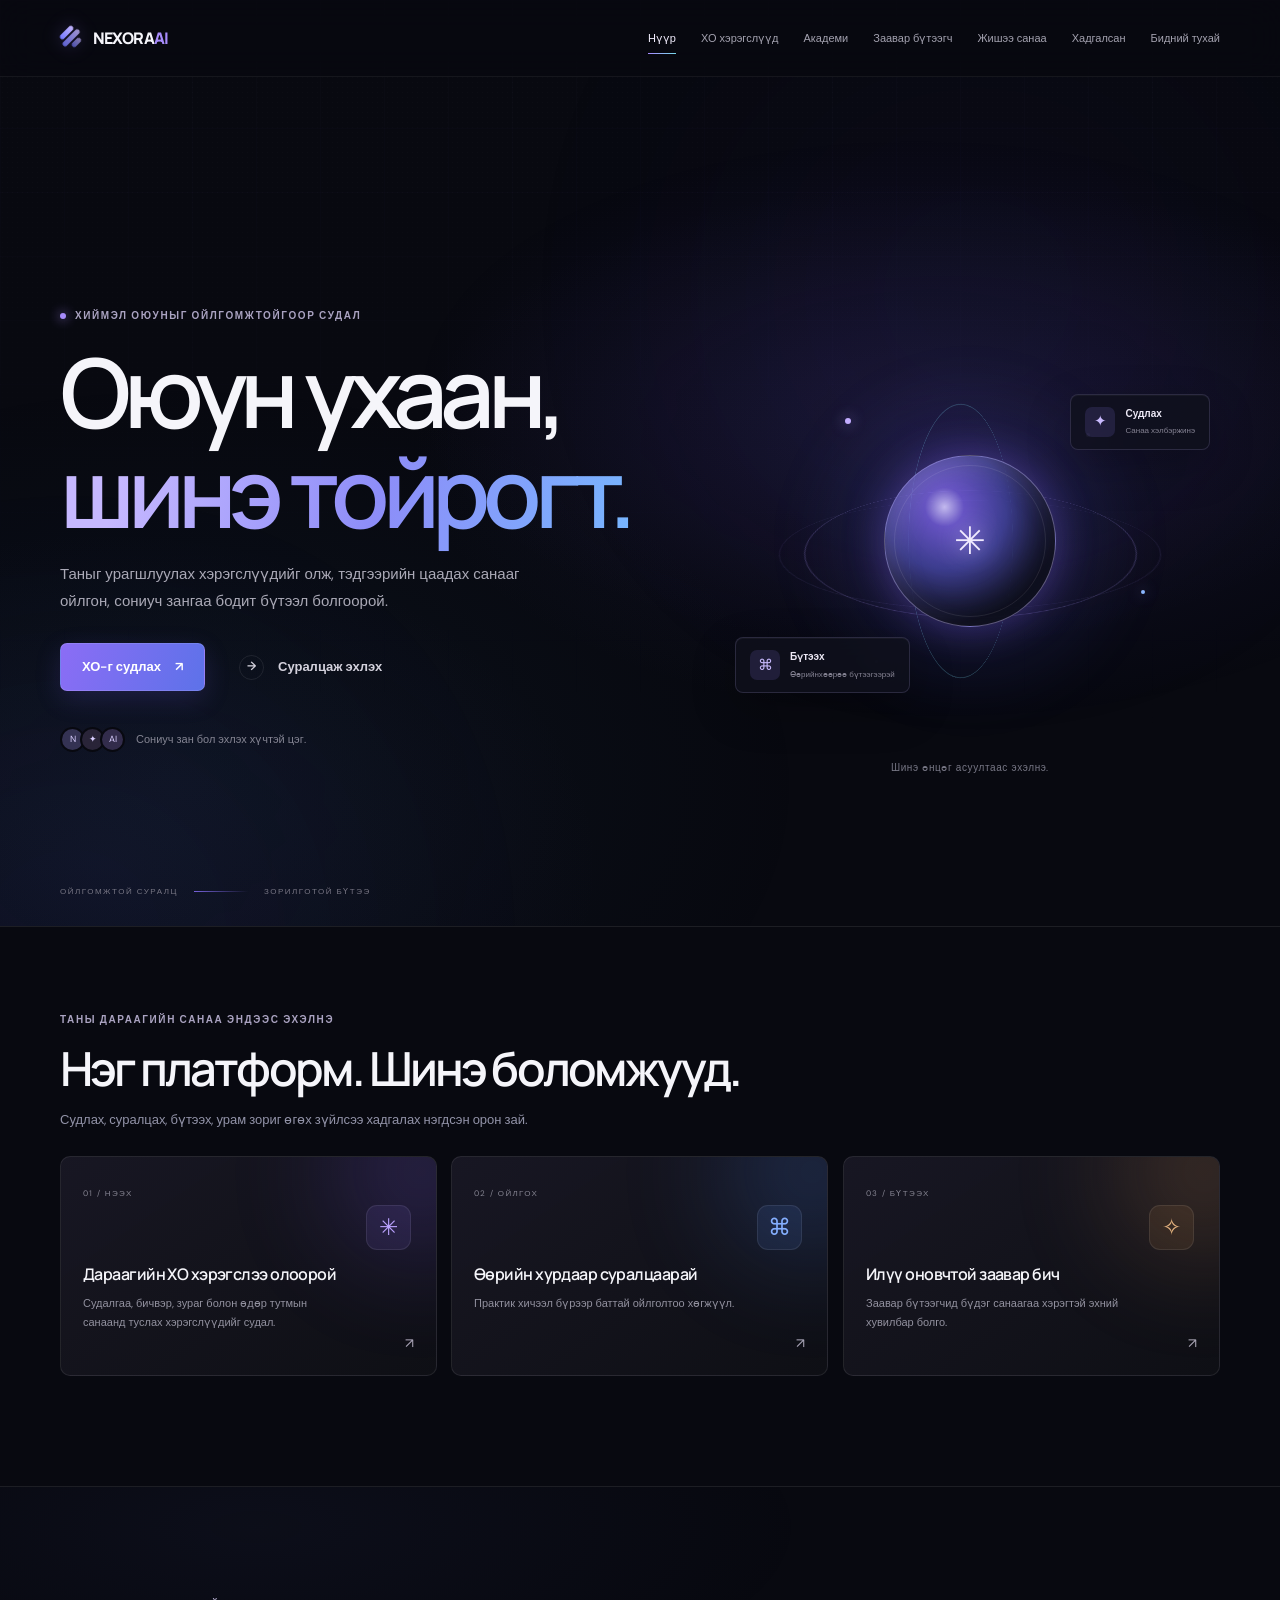
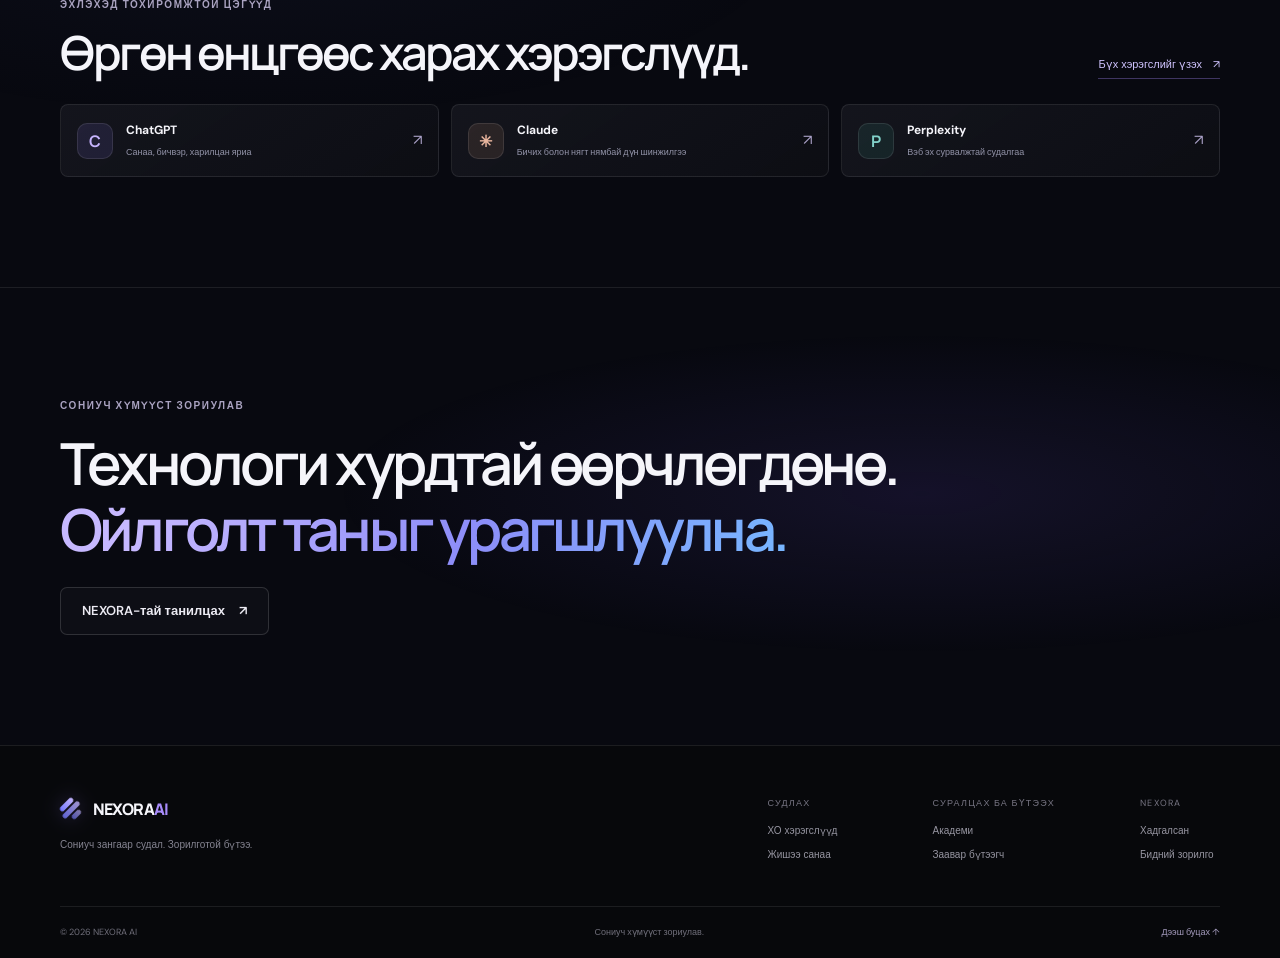
==== New folder/index.html @ 8febc2e6 "fix error ,fix logo,fix wrong word" ====
<!doctype html>
<html lang="mn">
  <head>
    <meta charset="utf-8">
    <meta name="viewport" content="width=device-width, initial-scale=1">
    <meta name="theme-color" content="#080910">
    <meta name="description" content="NEXORA AI-тай хамт хиймэл оюуныг судалж, хэрэгтэй хэрэгслүүдийг олж, ойлгомжтой суралцан, санаагаа бүтээгээрэй.">
    <title>NEXORA AI — Оюун ухааны тойрогт</title>
    <link rel="preconnect" href="https://fonts.googleapis.com">
    <link rel="preconnect" href="https://fonts.gstatic.com" crossorigin>
    <link href="https://fonts.googleapis.com/css2?family=DM+Sans:wght@400;500;600;700&family=Manrope:wght@400;500;600;700;800&display=swap" rel="stylesheet">
    <link rel="stylesheet" href="css/style.css">
    <link rel="stylesheet" href="css/multipage.css">
    <script src="js/navigation.js" defer></script>
    <script src="js/tools.js" defer></script>
    <script src="js/prompts.js" defer></script>
    <script src="js/main.js" defer></script>
  </head>
  <body data-page="home">
    <a class="skip-link" href="#main">Үндсэн агуулга руу шилжих</a>
    <div id="site-header"></div>
    <main id="main">
      <section class="hero section-shell home-hero">
        <div class="hero-glow hero-glow-one" aria-hidden="true"></div>
        <div class="hero-glow hero-glow-two" aria-hidden="true"></div>
        <div class="hero-grid container">
          <div class="hero-copy reveal">
            <p class="eyebrow"><span class="eyebrow-dot"></span> Хиймэл оюуныг ойлгомжтойгоор судал</p>
            <h1>Оюун ухаан,<br><span class="gradient-text">шинэ тойрогт.</span></h1>
            <p class="hero-lede">Таныг урагшлуулах хэрэгслүүдийг олж, тэдгээрийн цаадах санааг ойлгон, сониуч зангаа бодит бүтээл болгоорой.</p>
            <div class="hero-actions">
              <a class="button button-primary magnetic" href="explore.html">ХО-г судлах <span aria-hidden="true">↗</span></a>
              <a class="button button-quiet" href="academy.html"><span class="play-icon" aria-hidden="true">→</span> Суралцаж эхлэх</a>
            </div>
            <div class="hero-proof"><div class="avatar-stack" aria-hidden="true"><span>N</span><span>✦</span><span>AI</span></div><p>Сониуч зан бол эхлэх хүчтэй цэг.</p></div>
          </div>
          <div class="hero-art hero-orb reveal" aria-label="Тойрог цагирагуудаар хүрээлэгдсэн, гэрэлтэх хиймэл оюуны цөм">
            <div class="orb-halo"></div><div class="orb-ring orb-ring-a"></div><div class="orb-ring orb-ring-b"></div><div class="orb-ring orb-ring-c"></div>
            <div class="orb-core"><span>✳</span></div>
            <span class="orb-particle particle-a"></span><span class="orb-particle particle-b"></span><span class="orb-particle particle-c"></span><span class="orb-particle particle-d"></span>
            <div class="orb-card orb-card-top"><span class="orb-card-icon">✦</span><span><b>Судлах</b><small>Санаа хэлбэржинэ</small></span></div>
            <div class="orb-card orb-card-bottom"><span class="orb-card-icon">⌘</span><span><b>Бүтээх</b><small>Өөрийнхөөрөө бүтээгээрэй</small></span></div>
            <span class="art-caption">Шинэ өнцөг асуултаас эхэлнэ.</span>
          </div>
        </div>
        <div class="hero-bottom container"><span>ОЙЛГОМЖТОЙ СУРАЛЦ</span><span class="hero-bottom-line"></span><span>ЗОРИЛГОТОЙ БҮТЭЭ</span></div>
      </section>

      <section class="section section-featured">
        <div class="container">
          <div class="section-heading reveal"><div><p class="eyebrow">Таны дараагийн санаа эндээс эхэлнэ</p><h2>Нэг платформ. Шинэ боломжууд.</h2><p class="section-intro">Судлах, суралцах, бүтээх, урам зориг өгөх зүйлсээ хадгалах нэгдсэн орон зай.</p></div></div>
          <div class="featured-grid">
            <a class="featured-card featured-purple reveal" href="explore.html"><span class="feature-index">01 / НЭЭХ</span><span class="feature-symbol symbol-purple" aria-hidden="true">✳</span><h3>Дараагийн ХО хэрэгслээ олоорой</h3><p>Судалгаа, бичвэр, зураг болон өдөр тутмын санаанд туслах хэрэгслүүдийг судал.</p><span class="card-arrow" aria-hidden="true">↗</span></a>
            <a class="featured-card featured-blue reveal" href="academy.html"><span class="feature-index">02 / ОЙЛГОХ</span><span class="feature-symbol symbol-blue" aria-hidden="true">⌘</span><h3>Өөрийн хурдаар суралцаарай</h3><p>Практик хичээл бүрээр баттай ойлголтоо хөгжүүл.</p><span class="card-arrow" aria-hidden="true">↗</span></a>
            <a class="featured-card featured-amber reveal" href="prompt-studio.html"><span class="feature-index">03 / БҮТЭЭХ</span><span class="feature-symbol symbol-amber" aria-hidden="true">✧</span><h3>Илүү оновчтой заавар бич</h3><p>Заавар бүтээгчид бүдэг санаагаа хэрэгтэй эхний хувилбар болго.</p><span class="card-arrow" aria-hidden="true">↗</span></a>
          </div>
        </div>
      </section>

      <section class="section home-tools">
        <div class="container">
          <div class="section-heading reveal"><div><p class="eyebrow">Эхлэхэд тохиромжтой цэгүүд</p><h2>Өргөн өнцгөөс харах хэрэгслүүд.</h2></div><a class="text-link" href="explore.html">Бүх хэрэгслийг үзэх <span aria-hidden="true">↗</span></a></div>
          <div class="home-tool-grid">
            <a class="home-tool-card reveal" href="explore.html"><span class="tool-logo tone-violet">C</span><span><b>ChatGPT</b><small>Санаа, бичвэр, харилцан яриа</small></span><span class="card-arrow">↗</span></a>
            <a class="home-tool-card reveal" href="explore.html"><span class="tool-logo tone-coral">✳</span><span><b>Claude</b><small>Бичих болон нягт нямбай дүн шинжилгээ</small></span><span class="card-arrow">↗</span></a>
            <a class="home-tool-card reveal" href="explore.html"><span class="tool-logo tone-teal">P</span><span><b>Perplexity</b><small>Вэб эх сурвалжтай судалгаа</small></span><span class="card-arrow">↗</span></a>
          </div>
        </div>
      </section>
      <section class="section home-manifesto">
        <div class="container manifesto-layout reveal"><p class="eyebrow">Сониуч хүмүүст зориулав</p><h2>Технологи хурдтай өөрчлөгдөнө.<br><span class="gradient-text">Ойлголт таныг урагшлуулна.</span></h2><a class="button button-outline" href="about.html">NEXORA-тай танилцах <span aria-hidden="true">↗</span></a></div>
      </section>
    </main>
    <div id="site-footer"></div>
  </body>
</html>
---- New folder/css/style.css ----
:root {
  color-scheme: dark;
  --bg: #080910;
  --surface: #0d0f19;
  --surface-raised: #141724;
  --line: rgba(255, 255, 255, 0.085);
  --text: #f5f5fa;
  --muted: #9293a8;
  --faint: #696a78;
  --purple: #9b7bff;
  --blue: #648bff;
  --font-display: "Manrope", "DM Sans", sans-serif;
  --font-body: "DM Sans", sans-serif;
  --container: 1160px;
}

* { box-sizing: border-box; }
html { scroll-behavior: smooth; scroll-padding-top: 86px; }
body { margin: 0; background: var(--bg); color: var(--text); font-family: var(--font-body); font-size: 15px; line-height: 1.65; -webkit-font-smoothing: antialiased; }
body::before { position: fixed; inset: 0; z-index: -1; background-image: radial-gradient(rgba(255,255,255,.028) .65px, transparent .65px); background-size: 5px 5px; content: ""; pointer-events: none; }
a { color: inherit; text-decoration: none; }
button, input, textarea { font: inherit; }
button, a { -webkit-tap-highlight-color: transparent; }
button:focus-visible, a:focus-visible, input:focus-visible, textarea:focus-visible, summary:focus-visible { outline: 2px solid #a78bfa; outline-offset: 4px; }
::selection { color: #fff; background: #6650bd; }
.container { width: min(var(--container), calc(100% - 48px)); margin-inline: auto; }
.section-shell { position: relative; overflow: hidden; }
.section { padding: 110px 0; }
.sr-only { position: absolute; width: 1px; height: 1px; overflow: hidden; clip: rect(0,0,0,0); white-space: nowrap; clip-path: inset(50%); }
.skip-link { position: fixed; top: 12px; left: 12px; z-index: 20; padding: 10px 16px; transform: translateY(-160%); border-radius: 8px; background: #fff; color: #08090d; }
.skip-link:focus { transform: translateY(0); }
.site-header { position: fixed; inset: 0 0 auto; z-index: 10; border-bottom: 1px solid transparent; background: rgba(8,9,13,.72); backdrop-filter: blur(18px); transition: border-color .25s, background .25s; }
.site-header.is-scrolled { border-color: var(--line); background: rgba(8,9,13,.92); }
.nav-shell { display: flex; height: 76px; align-items: center; justify-content: space-between; }
.brand { display: inline-flex; align-items: center; gap: 10px; font-family: var(--font-display); font-size: 16px; font-weight: 800; letter-spacing: -.055em; }
.brand-accent { color: #a78bfa; }
.brand-mark { display: inline-flex; width: 23px; height: 23px; align-items: center; justify-content: center; gap: 2px; transform: rotate(45deg); }
.brand-mark span { width: 5px; height: 17px; border-radius: 5px; background: linear-gradient(180deg,#c4b5fd,#7177ff); }
.brand-mark span:nth-child(2) { height: 22px; opacity: .8; }
.brand-mark span:nth-child(3) { height: 11px; opacity: .65; }
.nav-links { display: flex; align-items: center; gap: 31px; }
.nav-links a { color: #a3a2af; font-size: 12px; transition: color .2s; }
.nav-links a:hover, .footer-links a:hover { color: #fff; }
.nav-mobile-contact { display: none; }
.button { display: inline-flex; min-height: 48px; align-items: center; justify-content: center; gap: 14px; padding: 0 21px; border: 1px solid transparent; border-radius: 7px; cursor: pointer; font-size: 13px; font-weight: 600; transition: transform .2s, border-color .2s, background .2s, box-shadow .2s; }
.button:hover { transform: translateY(-2px); }
.button-primary { border-color: rgba(255,255,255,.12); background: linear-gradient(110deg,#8b6df5,#5d72e9); box-shadow: 0 8px 26px rgba(104,87,224,.19); color: #fff; }
.button-primary:hover { box-shadow: 0 10px 32px rgba(104,87,224,.33); }
.button-outline { border-color: rgba(255,255,255,.14); background: rgba(255,255,255,.025); color: #ecebf3; }
.button-outline:hover { border-color: rgba(167,139,250,.55); background: rgba(167,139,250,.08); }
.button-small { min-height: 38px; padding-inline: 15px; font-size: 11px; }
.button-quiet { color: #d3d1dc; }
.play-icon { display: inline-grid; width: 25px; height: 25px; place-items: center; border: 1px solid var(--line); border-radius: 50%; font-size: 12px; }
.menu-toggle { display: none; }

.hero { min-height: 760px; padding-top: 76px; background: radial-gradient(ellipse at 74% 44%,rgba(67,58,139,.16),transparent 40%), radial-gradient(ellipse at 8% 93%,rgba(72,49,131,.11),transparent 30%); }
.hero-grid { position: relative; z-index: 1; display: grid; min-height: 630px; grid-template-columns: 1fr .95fr; align-items: center; gap: 28px; padding-top: 56px; }
.hero-copy { max-width: 580px; padding-bottom: 22px; }
.eyebrow { display: flex; align-items: center; gap: 9px; margin: 0 0 18px; color: #aaa3c1; font-size: 10px; font-weight: 600; letter-spacing: .16em; text-transform: uppercase; }
.eyebrow-dot { width: 6px; height: 6px; border-radius: 50%; background: #a78bfa; box-shadow: 0 0 12px #a78bfa; }
h1, h2, h3, h4, p { margin-top: 0; }
h1, h2, h3 { font-family: var(--font-display); }
h1 { max-width: 670px; margin-bottom: 20px; font-size: clamp(48px,6.3vw,82px); font-weight: 600; letter-spacing: -.075em; line-height: 1.035; }
.gradient-text { background: linear-gradient(105deg,#c6b8ff 12%,#8d8df8 56%,#77b6ff 100%); background-clip: text; -webkit-text-fill-color: transparent; }
.hero-lede { max-width: 485px; margin-bottom: 28px; color: #aaa9b6; font-size: 15px; line-height: 1.8; }
.hero-actions { display: flex; flex-wrap: wrap; align-items: center; gap: 12px; }
.hero-proof { display: flex; align-items: center; gap: 11px; margin-top: 36px; }
.hero-proof p { margin: 0; color: #858593; font-size: 11px; }
.avatar-stack { display: flex; }
.avatar-stack span { display: grid; width: 25px; height: 25px; margin-left: -5px; place-items: center; border: 2px solid var(--bg); border-radius: 50%; background: #292438; color: #d9ceff; font-size: 9px; }
.avatar-stack span:first-child { margin-left: 0; background: #343253; }
.avatar-stack span:last-child { background: #322c4b; }
.hero-art { position: relative; width: min(100%,500px); height: 490px; justify-self: end; }
.art-orbit { position: absolute; top: 50%; left: 50%; border: 1px solid rgba(182,166,255,.16); border-radius: 50%; opacity: .7; transform: translate(-50%,-50%); }
.orbit-outer { width: 395px; height: 395px; box-shadow: 0 0 80px rgba(119,104,224,.08), inset 0 0 70px rgba(119,104,224,.05); }
.orbit-middle { width: 330px; height: 330px; border-color: rgba(153,154,255,.18); }
.orbit-inner { width: 270px; height: 270px; border-color: rgba(138,162,255,.2); }
.hero-art.is-orbit-active .orbit-outer { animation: orbit-pulse 7.2s ease-in-out infinite; }
.hero-art.is-orbit-active .orbit-middle { animation: orbit-pulse 9.1s ease-in-out -2.4s infinite; }
.hero-art.is-orbit-active .orbit-inner { animation: orbit-pulse 6.4s ease-in-out -1.6s infinite; }
.art-center { position: absolute; top: 50%; left: 50%; display: flex; width: 160px; height: 160px; flex-direction: column; align-items: center; justify-content: center; gap: 10px; overflow: hidden; border: 1px solid rgba(191,178,255,.23); border-radius: 50%; background: radial-gradient(circle at 50% 30%,rgba(122,104,229,.23),rgba(17,17,29,.92) 68%); box-shadow: 0 0 65px rgba(123,97,228,.22), inset 0 0 35px rgba(135,116,237,.11); transform: translate(calc(-50% + var(--core-x, 0px)),calc(-50% + var(--core-y, 0px))); transition: transform .22s ease-out; }
.art-center::before { position: absolute; inset: -35%; z-index: 0; border-radius: 50%; background: radial-gradient(circle at var(--light-x,50%) var(--light-y,38%),rgba(185,154,255,.38),transparent 43%), radial-gradient(circle at 55% 60%,rgba(91,93,222,.2),transparent 60%); content: ""; opacity: .7; }
.hero-art.is-orbit-active .art-center { animation: core-breathe 8s ease-in-out infinite; }
.art-center > * { position: relative; z-index: 1; }
.center-spark { color: #c4b5fd; font-size: 36px; line-height: 1; text-shadow: 0 0 25px rgba(184,164,255,.65); transform-origin: center; }
.hero-art.is-orbit-active .center-spark { animation: core-spark-rotate 14s ease-in-out infinite; }
.center-label { color: #c5c1d9; font-size: 8px; letter-spacing: .18em; line-height: 1.6; text-align: center; }
.art-node { position: absolute; z-index: 1; display: flex; min-width: 88px; min-height: 42px; align-items: center; gap: 8px; padding: 0 11px; border: 1px solid rgba(255,255,255,.1); border-radius: 7px; background: rgba(17,18,28,.88); box-shadow: 0 8px 30px rgba(0,0,0,.25); color: #b7aaff; font-size: 9px; transition: border-color .25s,box-shadow .25s,background .25s; }
.art-node:hover { border-color: rgba(177,151,255,.6); background: rgba(30,26,48,.94); box-shadow: 0 8px 30px rgba(0,0,0,.25),0 0 22px rgba(153,120,255,.19); }
.art-node span { color: #9c9baa; font-size: 8px; letter-spacing: .1em; }
.node-top { top: 47px; left: 50%; transform: translateX(-50%); }
.node-right { top: 53%; right: 3px; }
.node-bottom { bottom: 45px; left: 50%; transform: translateX(-50%); }
.hero-art.is-orbit-active .node-top { animation: float-top 7s ease-in-out infinite; }
.hero-art.is-orbit-active .node-right { animation: float-right 8s ease-in-out -1.8s infinite; }
.hero-art.is-orbit-active .node-bottom { animation: float-bottom 7.6s ease-in-out -2.7s infinite; }
.art-star { position: absolute; color: #b8a8ff; }
.star-one { top: 97px; right: 80px; font-size: 18px; }
.star-two { bottom: 104px; left: 63px; font-size: 22px; color: #8db4ff; }
.hero-art.is-orbit-active .star-one { animation: star-twinkle 7s ease-in-out infinite; }
.hero-art.is-orbit-active .star-two { animation: star-twinkle 8s ease-in-out -1.9s infinite; }
.art-caption { position: absolute; right: 0; bottom: 0; left: 0; color: #777785; font-size: 10px; letter-spacing: .06em; text-align: center; }
.hero-glow { position: absolute; width: 400px; height: 400px; border-radius: 50%; background: #684ce8; filter: blur(160px); opacity: .07; pointer-events: none; }
.hero-glow-one { top: 2%; right: 8%; }
.hero-glow-two { bottom: -25%; left: -10%; background: #337cfa; }
.hero-bottom { display: flex; align-items: center; gap: 16px; padding-bottom: 28px; color: #777684; font-size: 8px; letter-spacing: .19em; }
.hero-bottom-line { width: 54px; height: 1px; background: linear-gradient(90deg,#7662da,transparent); }
@keyframes orbit-pulse { 0%,100% { opacity: .38; box-shadow: 0 0 18px rgba(130,113,239,.025), inset 0 0 24px rgba(119,104,224,.015); } 50% { opacity: .88; box-shadow: 0 0 45px rgba(130,113,239,.12), inset 0 0 42px rgba(119,104,224,.055); } }
@keyframes core-breathe { 0%,100% { box-shadow: 0 0 56px rgba(123,97,228,.18),inset 0 0 30px rgba(135,116,237,.09); } 50% { box-shadow: 0 0 78px rgba(145,112,255,.3),inset 0 0 44px rgba(153,132,255,.16); } }
@keyframes core-spark-rotate { 0%,35%,100% { transform: rotate(0deg) scale(1); } 50% { transform: rotate(9deg) scale(1.05); } 65% { transform: rotate(-5deg) scale(1.02); } }
@keyframes float-top { 0%,100% { transform: translate(-50%,0); } 50% { transform: translate(-50%,-5px); } }
@keyframes float-right { 0%,100% { transform: translateY(0); } 50% { transform: translateY(-5px); } }
@keyframes float-bottom { 0%,100% { transform: translate(-50%,0); } 50% { transform: translate(-50%,5px); } }
@keyframes star-twinkle { 0%,100% { opacity: .48; transform: scale(.88) rotate(-8deg); } 50% { opacity: 1; transform: scale(1.12) rotate(12deg); } }

.section-featured { padding-top: 85px; border-top: 1px solid var(--line); }
.section-heading { display: flex; align-items: end; justify-content: space-between; gap: 26px; margin-bottom: 38px; }
.section-heading .eyebrow { margin-bottom: 12px; }
.section-heading h2, .about-copy h2, .contact-copy h2 { margin-bottom: 0; font-size: clamp(32px,4vw,47px); font-weight: 600; letter-spacing: -.06em; line-height: 1.15; }
.section-intro { max-width: 580px; margin: 13px 0 0; color: var(--muted); font-size: 13px; line-height: 1.8; }
.text-link { display: inline-flex; flex: 0 0 auto; align-items: center; gap: 11px; padding-bottom: 5px; border-bottom: 1px solid rgba(167,139,250,.35); color: #d0c4ff; font-size: 11px; transition: color .2s, border-color .2s; }
.text-link:hover { border-color: #b7a5ff; color: #fff; }
.featured-grid { display: grid; grid-template-columns: repeat(3,1fr); gap: 14px; }
.featured-card { position: relative; min-height: 220px; overflow: hidden; padding: 22px; border: 1px solid var(--line); border-radius: 10px; background: linear-gradient(145deg,rgba(25,24,36,.94),rgba(15,16,22,.95)); transition: transform .25s,border-color .25s,box-shadow .25s; }
.featured-card:hover { transform: translateY(-5px); border-color: rgba(167,139,250,.3); box-shadow: 0 18px 45px rgba(0,0,0,.19),0 0 30px rgba(131,105,242,.07); }
.featured-card::after { position: absolute; top: -75px; right: -75px; width: 180px; height: 180px; border-radius: 50%; background: var(--card-glow); content: ""; filter: blur(55px); opacity: .2; }
.featured-purple { --card-glow: #805bf6; }
.featured-blue { --card-glow: #4a81ef; }
.featured-amber { --card-glow: #d49155; }
.feature-index, .card-kicker, .footer-label { color: #858492; font-size: 8px; letter-spacing: .17em; }
.feature-symbol { position: absolute; top: 48px; right: 25px; display: grid; width: 45px; height: 45px; place-items: center; border: 1px solid rgba(255,255,255,.09); border-radius: 11px; font-size: 23px; }
.symbol-purple { color: #c2acff; background: rgba(151,119,255,.1); }
.symbol-blue { color: #8cb4ff; background: rgba(98,145,255,.1); }
.symbol-amber { color: #e6b684; background: rgba(215,151,82,.1); }
.featured-card h3 { position: relative; z-index: 1; margin: 57px 0 7px; font-size: 16px; font-weight: 600; letter-spacing: -.035em; }
.featured-card p { position: relative; z-index: 1; max-width: 260px; margin: 0; color: #92919f; font-size: 11px; line-height: 1.7; }
.card-arrow { position: absolute; right: 22px; bottom: 20px; color: #aaa6b7; font-size: 14px; }

.section-explore { background: linear-gradient(180deg,rgba(14,14,20,.25),rgba(12,13,19,.78)); }
.section-heading-centered { display: flex; flex-direction: column; align-items: center; margin-bottom: 45px; text-align: center; }
.section-heading-centered .eyebrow { justify-content: center; }
.section-heading-centered .section-intro { max-width: 570px; }
.concept-grid { display: grid; grid-template-columns: repeat(3,1fr); gap: 13px; }
.concept-card { position: relative; min-height: 235px; padding: 24px 22px; overflow: hidden; border: 1px solid var(--line); border-radius: 9px; background: linear-gradient(145deg,rgba(21,22,30,.92),rgba(14,15,21,.95)); }
.concept-card h3 { margin: 19px 0 8px; font-size: 15px; font-weight: 600; letter-spacing: -.03em; }
.concept-card p { margin-bottom: 0; color: #9796a3; font-size: 11px; line-height: 1.8; }
.concept-wide { grid-column: span 2; display: grid; min-height: 250px; grid-template-columns: .85fr 1.15fr; align-items: center; gap: 24px; }
.concept-wide h3 { margin-top: 11px; font-size: 19px; }
.concept-number { position: absolute; top: 21px; right: 21px; color: #5f5e6b; font-size: 9px; letter-spacing: .12em; }
.concept-icon { display: grid; width: 39px; height: 39px; place-items: center; border: 1px solid rgba(255,255,255,.09); border-radius: 10px; font-size: 21px; }
.icon-blue { color: #91b9ff; background: rgba(96,146,255,.1); }
.icon-purple { color: #c5adff; background: rgba(160,119,255,.1); }
.icon-pink { color: #ff9fca; background: rgba(243,103,166,.09); }
.icon-amber { color: #f0bf7a; background: rgba(224,162,83,.09); }
.neural-art { position: relative; display: grid; width: 180px; height: 158px; margin: auto; place-items: center; }
.neural-art b { z-index: 1; display: grid; width: 53px; height: 53px; place-items: center; border: 1px solid rgba(186,163,255,.35); border-radius: 50%; background: radial-gradient(circle,#312958,#171622); color: #d1c0ff; font-size: 17px; box-shadow: 0 0 35px rgba(147,114,255,.18); }
.neural-art i { position: absolute; width: 8px; height: 8px; border: 1px solid #aaa1ff; border-radius: 50%; background: #282342; box-shadow: 0 0 11px rgba(171,155,255,.55); }
.neural-art i:nth-of-type(1) { top: 19px; left: 42px; }.neural-art i:nth-of-type(2) { top: 34px; right: 29px; }.neural-art i:nth-of-type(3) { right: 20px; bottom: 39px; }.neural-art i:nth-of-type(4) { bottom: 20px; left: 54px; }.neural-art i:nth-of-type(5) { top: 75px; left: 13px; }.neural-art i:nth-of-type(6) { top: 9px; left: 94px; }
.neural-line { position: absolute; width: 115px; height: 1px; background: linear-gradient(90deg,transparent,rgba(165,147,255,.4),transparent); }
.neural-line:nth-child(1) { transform: rotate(30deg); }.neural-line:nth-child(2) { transform: rotate(-32deg); }.neural-line:nth-child(3) { transform: rotate(90deg); }
.everyday-visual { display: grid; height: 155px; grid-template-columns: repeat(2,1fr); align-content: center; gap: 9px; }
.everyday-visual span { display: flex; min-height: 51px; align-items: center; justify-content: center; border: 1px solid rgba(255,255,255,.07); border-radius: 7px; background: rgba(255,255,255,.018); color: #9d9bab; font-size: 8px; letter-spacing: .12em; }
.everyday-visual span:nth-child(1) { color: #c4adff; }.everyday-visual span:nth-child(2) { color: #8fb9ff; }.everyday-visual span:nth-child(3) { color: #90d9d4; }.everyday-visual span:nth-child(4) { color: #e9bd8c; }
.balance-strip { display: grid; grid-template-columns: 1fr 1fr; gap: 18px; margin-top: 18px; padding: 22px 24px; border: 1px solid var(--line); border-radius: 9px; background: rgba(18,19,25,.75); }
.balance-strip > div { display: flex; align-items: start; gap: 14px; }
.balance-strip h3 { margin: 0 0 5px; font-size: 12px; }
.balance-strip p { margin: 0; color: #8e8d9a; font-size: 10px; line-height: 1.7; }
.balance-icon { display: grid; width: 24px; height: 24px; flex: 0 0 auto; place-items: center; border-radius: 50%; background: rgba(115,210,166,.1); color: #80d5a9; }
.balance-minus { background: rgba(233,162,126,.1); color: #e4a77e; }

.section-tools { border-top: 1px solid var(--line); background: radial-gradient(ellipse at 75% 15%,rgba(49,59,114,.08),transparent 42%); }
.directory-count, .prompt-count { padding: 7px 11px; border: 1px solid var(--line); border-radius: 5px; color: #a6a4b1; font-size: 10px; white-space: nowrap; }
.directory-controls { display: flex; flex-wrap: wrap; align-items: center; justify-content: space-between; gap: 14px; margin-bottom: 22px; }
.search-field { display: flex; width: min(270px,100%); min-height: 40px; align-items: center; gap: 9px; padding: 0 12px; border: 1px solid var(--line); border-radius: 6px; background: rgba(18,19,26,.8); color: #8d8b99; }
.search-field > span:first-child { font-size: 19px; }
.search-field input { width: 100%; border: 0; outline: 0; background: transparent; color: var(--text); font-size: 11px; }
.search-field input::placeholder { color: #747380; }
.search-field:focus-within { border-color: rgba(167,139,250,.55); }
.filter-group { display: flex; flex-wrap: wrap; gap: 6px; }
.filter-chip { min-height: 31px; padding: 0 11px; border: 1px solid transparent; border-radius: 5px; background: transparent; color: #92919f; cursor: pointer; font-size: 10px; transition: .2s; }
.filter-chip:hover { border-color: var(--line); color: #dedce6; }
.filter-chip.is-active { border-color: rgba(167,139,250,.25); background: rgba(153,126,244,.11); color: #d0c2ff; }
.tool-grid { display: grid; grid-template-columns: repeat(4,1fr); gap: 12px; }
.tool-card { display: flex; min-height: 246px; flex-direction: column; padding: 18px; border: 1px solid var(--line); border-radius: 8px; background: linear-gradient(150deg,rgba(22,23,31,.94),rgba(15,16,22,.96)); transition: transform .22s,border-color .22s,box-shadow .22s; }
.tool-card:hover { transform: translateY(-4px); border-color: rgba(154,137,231,.27); box-shadow: 0 14px 35px rgba(0,0,0,.18); }
.tool-card-top, .prompt-card-top { display: flex; align-items: center; justify-content: space-between; }
.tool-logo { display: grid; width: 36px; height: 36px; place-items: center; border: 1px solid rgba(255,255,255,.1); border-radius: 10px; font-family: var(--font-display); font-size: 16px; font-weight: 700; }
.tone-violet { color: #c7b5ff; background: rgba(150,122,255,.12); }.tone-coral { color: #e9b69e; background: rgba(221,153,124,.12); }.tone-blue { color: #a2b9ff; background: rgba(111,134,255,.12); }.tone-cyan { color: #86d6de; background: rgba(86,193,201,.1); }.tone-teal { color: #83d2ca; background: rgba(72,183,165,.1); }.tone-slate { color: #d2d3e2; background: rgba(159,164,196,.1); }.tone-amber { color: #e6bd84; background: rgba(207,155,82,.1); }
.tool-category, .prompt-category { padding: 4px 8px; border: 1px solid rgba(255,255,255,.07); border-radius: 4px; color: #92919e; font-size: 8px; }
.tool-card h3 { margin: 17px 0 6px; font-size: 14px; font-weight: 600; letter-spacing: -.03em; }
.tool-description { min-height: 53px; margin: 0 0 12px; color: #9493a0; font-size: 10px; line-height: 1.7; }
.tool-features { display: flex; flex-wrap: wrap; gap: 5px; margin: auto 0 15px; padding: 0; list-style: none; }
.tool-features li { padding: 4px 6px; border-radius: 3px; background: rgba(255,255,255,.035); color: #aaa8b5; font-size: 8px; }
.tool-link { display: flex; align-items: center; justify-content: space-between; padding-top: 11px; border-top: 1px solid var(--line); color: #c7b9ff; font-size: 10px; }
.tool-link span { font-size: 13px; }
.directory-note { margin: 18px 0 0; color: #72717d; font-size: 9px; }
.no-results { padding: 28px; border: 1px dashed var(--line); border-radius: 8px; color: var(--muted); font-size: 12px; text-align: center; }

.section-learning { border-top: 1px solid var(--line); background: linear-gradient(180deg,rgba(14,14,20,.75),rgba(9,10,14,.98)); }
.section-heading-learning { align-items: center; }
.learning-mark { color: rgba(176,157,255,.16); font-family: var(--font-display); font-size: 90px; font-weight: 800; letter-spacing: -.1em; line-height: 1; }
.learning-mark span { color: rgba(122,168,255,.35); }
.lesson-grid { display: grid; grid-template-columns: 1fr 1fr; gap: 11px; }
.lesson-card { align-self: start; border: 1px solid var(--line); border-radius: 8px; background: rgba(18,19,25,.82); transition: border-color .2s,background .2s; }
.lesson-card[open] { border-color: rgba(160,139,241,.25); background: rgba(22,22,31,.94); }
.lesson-card summary { position: relative; display: flex; flex-direction: column; padding: 18px 20px 19px; cursor: pointer; list-style: none; }
.lesson-card summary::-webkit-details-marker { display: none; }
.lesson-top { display: flex; align-items: center; justify-content: space-between; margin-bottom: 15px; }
.lesson-number { color: #b8a5ff; font-size: 10px; }
.lesson-tag { color: #777684; font-size: 8px; letter-spacing: .13em; }
.lesson-title { padding-right: 25px; font-family: var(--font-display); font-size: 14px; font-weight: 600; }
.lesson-summary { margin-top: 4px; color: #9695a2; font-size: 10px; }
.lesson-toggle { position: absolute; right: 20px; bottom: 20px; color: #aaa0cc; font-size: 18px; transition: transform .2s; }
.lesson-card[open] .lesson-toggle { transform: rotate(45deg); }
.lesson-content { padding: 0 20px 20px; border-top: 1px solid var(--line); }
.lesson-content p { margin: 14px 0 0; color: #a19fac; font-size: 11px; line-height: 1.8; }
.lesson-content h4 { margin: 17px 0 -7px; color: #d6cbff; font-size: 10px; font-weight: 600; }
.section-prompts { border-top: 1px solid var(--line); background: radial-gradient(ellipse at 30% 12%,rgba(85,57,138,.09),transparent 42%); }
.prompt-grid { display: grid; grid-template-columns: repeat(3,1fr); gap: 12px; }
.prompt-card { display: flex; min-height: 260px; flex-direction: column; padding: 18px; border: 1px solid var(--line); border-radius: 8px; background: linear-gradient(145deg,rgba(21,22,30,.94),rgba(14,15,21,.96)); transition: transform .22s,border-color .22s; }
.prompt-card:hover { transform: translateY(-3px); border-color: rgba(167,139,250,.26); }
.prompt-spark { color: #bfaeff; font-size: 18px; }
.prompt-card h3 { margin: 17px 0 5px; font-size: 14px; font-weight: 600; letter-spacing: -.025em; }
.prompt-description { margin-bottom: 12px; color: #9493a0; font-size: 10px; }
.prompt-text { display: -webkit-box; max-height: 83px; margin: 0 0 15px; overflow: hidden; color: #aaa8b6; font-size: 10px; line-height: 1.7; white-space: pre-line; -webkit-box-orient: vertical; -webkit-line-clamp: 4; }
.copy-button { display: flex; min-height: 35px; align-items: center; justify-content: center; gap: 7px; margin-top: auto; border: 1px solid rgba(167,139,250,.2); border-radius: 5px; background: rgba(151,123,246,.08); color: #c8baff; cursor: pointer; font-size: 10px; transition: .2s; }
.copy-button:hover, .copy-button.is-copied { border-color: rgba(167,139,250,.48); background: rgba(151,123,246,.17); color: #eee8ff; }
.section-about { border-top: 1px solid var(--line); background: linear-gradient(100deg,rgba(16,16,23,.9),rgba(9,10,14,.98)); }
.about-layout { display: grid; grid-template-columns: .9fr 1.1fr; align-items: center; gap: clamp(50px,9vw,125px); }
.about-art { position: relative; display: grid; width: min(100%,400px); height: 355px; margin: auto; overflow: hidden; place-items: center; border: 1px solid var(--line); border-radius: 12px; background: radial-gradient(ellipse at 50% 48%,rgba(93,72,172,.2),transparent 58%),linear-gradient(145deg,#14141c,#0d0e13); }
.about-ring { position: absolute; width: 245px; height： 245px; border: 1px solid rgba(174,157,255,.22); border-radius： 50%; }
.ring-a { transform： scaleX(.62) rotate(45deg); }.ring-b { width： 185px; height： 185px; border-color： rgba(125,170,255,.2); transform： scaleX(.7) rotate(-35deg); }
.about-spark { z-index: 1; color: #c6b2ff; font-size: 64px; text-shadow: 0 0 45px rgba(163,136,255,.55); }
.about-word { position: absolute; bottom: 29px; left: 27px; color: #bdb1df; font-size: 9px; letter-spacing: .16em; line-height: 1.7; }
.about-coord { position: absolute; top: 27px; right: 25px; color: #777483; font-size: 8px; letter-spacing: .11em; line-height: 1.8; text-align: right; }
.about-copy h2 { max-width: 560px; margin-bottom: 22px; }
.about-copy > p:not(.eyebrow) { max-width: 570px; margin-bottom: 15px; color: #a09fab; font-size: 12px; line-height: 1.9; }
.about-copy .text-link { margin-top: 9px; }

.section-contact { border-top: 1px solid var(--line); background: radial-gradient(ellipse at 20% 65%,rgba(70,58,131,.12),transparent 45%); }
.contact-layout { display: grid; grid-template-columns: .9fr 1.1fr; gap: clamp(50px,10vw,140px); }
.contact-copy h2 { max-width: 440px; margin-bottom: 17px; }
.contact-copy > p:not(.eyebrow) { max-width: 400px; color: #a09fab; font-size: 12px; line-height: 1.9; }
.contact-note { display: flex; align-items: start; gap: 11px; margin-top: 27px; padding: 13px; border: 1px solid var(--line); border-radius: 7px; background: rgba(255,255,255,.02); }
.contact-note > span { color: #b7a2ff; }
.contact-note p { margin: 0; color: #92919e; font-size: 9px; line-height: 1.7; }
.contact-form { padding: 23px; border: 1px solid var(--line); border-radius: 9px; background: rgba(17,18,25,.85); }
.form-row { display: flex; flex-direction: column; gap: 7px; margin-bottom: 15px; }
.form-row label { color: #d3d1dc; font-size: 10px; font-weight: 500; }
.form-row input, .form-row textarea { width: 100%; padding: 11px 12px; border: 1px solid rgba(255,255,255,.09); border-radius: 5px; outline: 0; background: rgba(6,7,11,.5); color: #eeedf3; font-size: 11px; resize: vertical; }
.form-row input::placeholder, .form-row textarea::placeholder { color: #686875; }
.form-row input:focus, .form-row textarea:focus { border-color: rgba(167,139,250,.55); }
.field-hint { color: #747380; font-size: 9px; }
.form-submit { width: 100%; min-height: 41px; margin-top: 2px; }
.form-feedback { display: none; margin: 12px 0 0; padding: 10px; border: 1px solid rgba(115,210,166,.2); border-radius: 5px; background: rgba(115,210,166,.06); color: #a9e3c1; font-size: 10px; }
.form-feedback.is-visible { display: block; }
.form-feedback.is-error { border-color: rgba(238,127,137,.25); background: rgba(238,127,137,.07); color: #f0a6ad; }

.site-footer { border-top: 1px solid var(--line); background: #07080b; }
.footer-main { display: flex; justify-content: space-between; gap: 40px; padding-top: 45px; padding-bottom: 38px; }
.footer-brand p { margin: 12px 0 0; color: #858491; font-size: 10px; }
.footer-links { display: flex; gap: clamp(34px,7vw,85px); }
.footer-links > div { display: flex; min-width: 80px; flex-direction: column; gap: 8px; }
.footer-label { margin-bottom: 4px; }
.footer-links a { color: #9695a1; font-size: 10px; transition: color .2s; }
.footer-bottom { display: flex; min-height: 52px; align-items: center; justify-content: space-between; gap: 12px; border-top: 1px solid var(--line); color: #6f6e7a; font-size: 9px; }
.footer-bottom a { color: #a49bbd; }
.back-to-top { position: fixed; right: 22px; bottom: 22px; z-index: 8; display: grid; width: 39px; height: 39px; place-items: center; transform: translateY(12px); border: 1px solid rgba(255,255,255,.14); border-radius: 7px; background: rgba(21,21,30,.92); color: #d7cefa; cursor: pointer; opacity: 0; pointer-events: none; transition: opacity .2s,transform .2s,border-color .2s; }
.back-to-top.is-visible { transform: translateY(0); opacity: 1; pointer-events: auto; }
.back-to-top:hover { border-color: rgba(167,139,250,.5); }
.reveal { opacity: 0; transform: translateY(16px); transition: opacity .8s ease,transform .8s cubic-bezier(.2,.7,.2,1); }
.reveal.is-revealed { opacity: 1; transform: translateY(0); }

@media (max-width: 900px) {
  .nav-links { gap: 17px; }
  .hero { min-height: 700px; }
  .hero-grid { grid-template-columns: 1fr .8fr; gap: 8px; }
  .hero-art { height: 415px; transform: scale(.88); transform-origin: center right; }
  .orbit-outer { width: 350px; height: 350px; }
  .orbit-inner { width: 240px; height: 240px; }
  .tool-grid { grid-template-columns: repeat(2,1fr); }
  .about-layout { gap: 55px; }
}
@media (max-width: 700px) {
  html { scroll-padding-top: 70px; }
  .container { width: min(100% - 36px,var(--container)); }
  .section { padding: 78px 0; }
  .nav-shell { height: 66px; }
  .nav-cta { display: none; }
  .menu-toggle { display: flex; width: 38px; height: 38px; flex-direction: column; align-items: center; justify-content: center; gap: 6px; border: 1px solid var(--line); border-radius: 6px; background: rgba(255,255,255,.025); cursor: pointer; }
  .menu-toggle span { width: 15px; height: 1px; background: #d8d6e0; transition: transform .2s; }
  .menu-toggle[aria-expanded="true"] span:first-child { transform: translateY(3.5px) rotate(45deg); }
  .menu-toggle[aria-expanded="true"] span:last-child { transform: translateY(-3.5px) rotate(-45deg); }
  .nav-links { position: absolute; top: 65px; right: 0; left: 0; display: none; flex-direction: column; align-items: stretch; gap: 0; padding: 9px 18px 17px; border-bottom: 1px solid var(--line); background: rgba(9,10,15,.98); }
  .nav-links.is-open { display: flex; }
  .nav-links a { padding: 12px 4px; border-bottom: 1px solid rgba(255,255,255,.045); font-size: 13px; }
  .nav-links .nav-mobile-contact { display: block; border: 0; color: #c7b9ff; }
  .hero { min-height: auto; padding-top: 66px; }
  .hero-grid { min-height: 0; grid-template-columns: 1fr; gap: 0; padding-top: 87px; }
  .hero-copy { padding-bottom: 0; }
  h1 { max-width: 540px; font-size: clamp(48px,12vw,76px); }
  .hero-lede { max-width: 470px; font-size: 13px; }
  .hero-proof { margin-top: 26px; }
  .hero-art { width: min(100%,440px); height: 365px; justify-self: center; margin-top: 6px; transform: scale(.83); transform-origin: center center; }
  .hero-art.reveal.is-revealed { transform: scale(.83); }
  .art-caption { bottom: -11px; }
  .hero-bottom { padding-top: 11px; padding-bottom: 24px; font-size: 7px; }
  .section-heading { align-items: start; }
  .section-heading h2, .about-copy h2, .contact-copy h2 { font-size: clamp(30px,8vw,42px); }
  .section-heading > .text-link { margin-top: 30px; }
  .featured-grid { grid-template-columns: 1fr; }
  .featured-card { min-height: 190px; }
  .featured-card h3 { margin-top: 42px; }
  .concept-grid { grid-template-columns: 1fr 1fr; }
  .concept-wide { grid-column: span 2; }
  .concept-card { min-height: 220px; padding: 19px 16px; }
  .concept-card h3 { font-size: 13px; }
  .concept-card p { font-size: 10px; }
  .concept-wide h3 { font-size: 17px; }
  .neural-art { width: 140px; transform: scale(.86); }
  .everyday-visual { gap: 6px; }
  .everyday-visual span { min-height: 44px; font-size: 7px; }
  .balance-strip { grid-template-columns: 1fr; gap: 17px; padding: 18px; }
  .section-tools .section-heading, .section-prompts .section-heading { align-items: start; }
  .directory-controls { align-items: stretch; }
  .search-field { width: 100%; }
  .filter-group { gap: 4px; }
  .filter-chip { padding-inline: 8px; }
  .tool-grid { gap: 9px; }
  .tool-card { min-height: 254px; padding: 14px; }
  .tool-description { font-size: 9px; }
  .lesson-grid { grid-template-columns: 1fr; }
  .learning-mark { font-size: 64px; }
  .prompt-grid { grid-template-columns: repeat(2,1fr); gap: 9px; }
  .prompt-card { min-height: 270px; padding: 14px; }
  .prompt-card h3 { font-size: 12px; }
  .prompt-description { min-height: 31px; font-size: 9px; }
  .prompt-text { font-size: 9px; }
  .about-layout, .contact-layout { grid-template-columns: 1fr; gap: 34px; }
  .about-art { width: 100%; max-width: 430px; height: 280px; }
  .about-copy > p:not(.eyebrow), .contact-copy > p:not(.eyebrow) { font-size: 11px; }
  .contact-form { padding: 18px; }
  .footer-main { flex-direction: column; gap: 31px; }
  .footer-links { justify-content: space-between; gap: 14px; }
}
@media (max-width: 420px) {
  .container { width: calc(100% - 30px); }
  .hero-grid { padding-top: 70px; }
  .hero-art { width: 390px; max-width: 125vw; margin-left: 50%; transform: translateX(-50%) scale(.78); transform-origin: center center; }
  .hero-art.reveal.is-revealed { transform: translateX(-50%) scale(.78); }
  .hero-actions { align-items: stretch; }
  .hero-actions .button { min-height: 44px; padding-inline: 14px; font-size: 11px; }
  .section-heading { flex-direction: column; gap: 13px; }
  .section-heading > .text-link { margin-top: 0; }
  .concept-grid { grid-template-columns: 1fr; }
  .concept-wide { grid-column: span 1; grid-template-columns: .8fr 1.2fr; gap: 6px; }
  .concept-card { min-height: 195px; }
  .concept-wide { min-height: 215px; }
  .neural-art { width: 120px; transform: scale(.75); }
  .everyday-visual { grid-template-columns: 1fr; height: auto; }
  .everyday-visual span { min-height: 33px; }
  .tool-grid { grid-template-columns: 1fr; }
  .tool-card { min-height: 215px; }
  .tool-description { min-height: 0; font-size: 10px; }
  .prompt-grid { grid-template-columns: 1fr; }
  .prompt-card { min-height: 230px; padding: 17px; }
  .prompt-description { min-height: 0; font-size: 10px; }
  .prompt-text { max-height: 70px; font-size: 10px; }
  .footer-links { flex-wrap: wrap; row-gap: 22px; }
  .footer-links > div { min-width: 90px; }
  .footer-bottom { flex-wrap: wrap; padding-block: 12px; }
}
@media (prefers-reduced-motion: reduce) {
  *, *::before, *::after { scroll-behavior: auto !important; animation-duration: .01ms !important; animation-iteration-count: 1 !important; transition-duration: .01ms !important; }
  .reveal { opacity: 1; transform: none; }
}

/* Orbital illustration and horizontal carousel enhancements */
.section-featured { border-top: 1px solid var(--line); }
.section-heading { margin-bottom: 25px; }
.orbital-intro { display: grid; grid-template-columns: minmax(330px,.9fr) 1.1fr; min-height: 305px; align-items: center; gap: clamp(24px,6vw,80px); margin: 0 auto 34px; }
.orbital-feature { width: min(100%,400px); height: 340px; justify-self: center; }
.orbital-feature .orbit-outer { width: 310px; height: 310px; }
.orbital-feature .orbit-middle { width: 258px; height: 258px; }
.orbital-feature .orbit-inner { width: 210px; height: 210px; }
.orbital-feature .art-center { width: 128px; height: 128px; }
.orbital-feature .center-spark { font-size: 30px; }
.orbital-feature .node-top { top: 13px; }
.orbital-feature .node-bottom { bottom: 13px; }
.orbital-feature .node-right { right: 0; }
.orbital-copy h2 { margin: 0 0 14px; font-family: var(--font-display); font-size: clamp(32px,4vw,48px); font-weight: 600; letter-spacing: -.065em; line-height: 1.14; }
.orbital-copy > p:last-child { max-width: 520px; color: var(--muted); font-size: 13px; line-height: 1.85; }
.section-heading-centered { margin-bottom: 28px; }
.concept-grid { gap: 10px; }
.concept-card { min-height: 200px; padding: 18px; }
.concept-wide { min-height: 210px; }
.balance-strip { margin-top: 12px; }

.tool-carousel-wrap { position: relative; margin: 25px 0 10px; }
.tool-grid { display: flex; gap: 14px; overflow-x: auto; padding: 8px 4px 20px; scroll-snap-type: x mandatory; scroll-behavior: smooth; scrollbar-width: none; }
.tool-grid::-webkit-scrollbar { display: none; }
.tool-card { flex: 0 0 clamp(230px,26vw,290px); min-height: 300px; scroll-snap-align: start; }
.carousel-arrow { position: absolute; top: 50%; z-index: 2; display: grid; width: 39px; height: 39px; place-items: center; transform: translateY(-50%); border: 1px solid rgba(255,255,255,.14); border-radius: 50%; background: rgba(15,16,24,.94); color: #d7cefa; cursor: pointer; transition: border-color .2s,background .2s,opacity .2s; }
.carousel-arrow:hover:not(:disabled) { border-color: rgba(167,139,250,.55); background: rgba(37,32,55,.98); }
.carousel-arrow:disabled { opacity: .35; cursor: default; }
.carousel-prev { left: -18px; }.carousel-next { right: -18px; }
.carousel-arrow[hidden] { display: none; }
.directory-note { margin-top: 8px; }

.level-legend { display: flex; flex-wrap: wrap; gap: 20px; margin: -5px 0 24px; color: #aaa8b5; font-size: 10px; }
.level-legend span { display: inline-flex; align-items: center; gap: 7px; }
.level-dot { width: 7px; height: 7px; border-radius: 50%; background: #88d5b3; box-shadow: 0 0 12px rgba(136,213,179,.35); }
.level-dot.intermediate { background: #8eb6ff; box-shadow: 0 0 12px rgba(142,182,255,.35); }
.level-dot.advanced { background: #c2a0ff; box-shadow: 0 0 12px rgba(194,160,255,.35); }
.lesson-grid { position: relative; grid-template-columns: repeat(3,minmax(0,1fr)); gap: 12px; }
.lesson-grid::before { position: absolute; top: 22px; right: 8%; left: 8%; height: 1px; background: linear-gradient(90deg,rgba(136,213,179,.3),rgba(142,182,255,.3),rgba(194,160,255,.3)); content: ""; }
.lesson-card { position: relative; z-index: 1; min-height: 190px; transition: transform .3s,border-color .25s,background .25s; }
.lesson-card:hover { transform: translateY(-4px) rotateX(1deg); }
.lesson-card:nth-child(-n+2) .lesson-number { color: #88d5b3; }
.lesson-card:nth-child(n+3):nth-child(-n+4) .lesson-number { color: #8eb6ff; }
.lesson-card:nth-child(n+5) .lesson-number { color: #c2a0ff; }
.lesson-card[data-level="beginner"] { border-top-color: rgba(136,213,179,.35); }
.lesson-card[data-level="intermediate"] { border-top-color: rgba(142,182,255,.35); }
.lesson-card[data-level="advanced"] { border-top-color: rgba(194,160,255,.35); }
.lesson-card summary { min-height: 185px; }
.lesson-card[open] { grid-row: span 2; }
.section-prompts .section-heading { max-width: var(--container); }
.prompt-grid { grid-template-columns: repeat(3,minmax(0,1fr)); }
.site-footer { margin-top: 34px; }

.hero-orb { display: grid; place-items: center; overflow: visible; perspective: 700px; }
.hero-orb .art-caption { bottom: 9px; }
.orb-halo { position: absolute; width: 260px; height: 260px; border-radius: 50%; background: radial-gradient(circle,rgba(120,91,255,.28),rgba(80,98,232,.08) 45%,transparent 72%); filter: blur(20px); }
.orb-ring { position: absolute; width: 248px; height: 248px; border: 1px solid rgba(173,155,255,.2); border-radius: 50%; transform: rotateX(65deg); }
.hero-orb.is-orbit-active .orb-ring-a { animation: orb-spin 12s linear infinite; }
.orb-ring-b { width: 205px; height: 205px; border-color: rgba(126,176,255,.27); }
.hero-orb.is-orbit-active .orb-ring-b { animation: orb-spin 14s linear infinite reverse; }
.orb-core { position: relative; display: grid; width: 150px; height: 150px; place-items: center; border: 1px solid rgba(206,192,255,.4); border-radius: 50%; background: radial-gradient(circle at 35% 30%,rgba(212,202,255,.9),rgba(136,110,255,.64) 12%,rgba(68,70,160,.8) 38%,rgba(19,20,36,.94) 72%); box-shadow: 0 0 40px rgba(132,105,255,.34),inset -16px -18px 34px rgba(10,11,22,.55),inset 10px 12px 26px rgba(208,192,255,.18); }
.hero-orb.is-orbit-active .orb-core { animation: orb-breathe 8s ease-in-out infinite; }
.orb-core::after { position: absolute; inset: 9px; border: 1px solid rgba(255,255,255,.09); border-radius: 50%; content: ""; }
.orb-core span { color: #f0eaff; font-size: 38px; text-shadow: 0 0 24px rgba(220,207,255,.95); }
.hero-orb.is-orbit-active .orb-core span { animation: orb-glyph 14s ease-in-out infinite; }
.orb-particle { position: absolute; width: 6px; height: 6px; border-radius: 50%; background: #c3adff; box-shadow: 0 0 14px 3px rgba(172,144,255,.65); }
.particle-a { top: 25%; left: 25%; }
.particle-b { top: 60%; right: 15%; width: 4px; height: 4px; background: #8cb8ff; }
.particle-c { bottom: 25%; left: 31%; width: 3px; height: 3px; }
.hero-orb.is-orbit-active .particle-a { animation: particle-drift 8s ease-in-out infinite; }
.hero-orb.is-orbit-active .particle-b { animation: particle-drift 9s ease-in-out -2s infinite reverse; }
.hero-orb.is-orbit-active .particle-c { animation: particle-drift 7s ease-in-out -1s infinite; }
.hero-glow-one { transform: translate3d(var(--parallax-x,0px),var(--parallax-y,0px),0); transition: transform .35s ease-out; }
.orb-halo { transform: translate3d(var(--orb-tilt-y,0px),var(--orb-tilt-x,0px),0); transition: transform .3s ease-out; }
@keyframes orb-spin { from { transform: rotateX(65deg) rotateZ(0deg); } to { transform: rotateX(65deg) rotateZ(360deg); } }
@keyframes orb-breathe { 0%,100% { transform: scale(.96); box-shadow: 0 0 34px rgba(132,105,255,.27),inset -16px -18px 34px rgba(10,11,22,.55),inset 10px 12px 26px rgba(208,192,255,.18); } 50% { transform: scale(1.04); box-shadow: 0 0 58px rgba(132,105,255,.45),inset -16px -18px 34px rgba(10,11,22,.5),inset 10px 12px 30px rgba(208,192,255,.25); } }
@keyframes orb-glyph { 0%,35%,100% { transform: rotate(0) scale(1); } 50% { transform: rotate(12deg) scale(1.08); } 70% { transform: rotate(-7deg) scale(1.02); } }
@keyframes particle-drift { 0%,100% { transform: translate3d(0,0,0); opacity: .55; } 50% { transform: translate3d(8px,-11px,0); opacity: 1; } }

.hero-copy.reveal { transform: translateX(-24px) rotateY(3deg); }
.hero-copy.reveal.is-revealed { transform: translateX(0) rotateY(0); }
.hero-orb.reveal { transform: translateX(24px) scale(.94); }
.hero-orb.reveal.is-revealed { transform: translateX(0) scale(1); }
.orbital-feature.reveal { transform: scale(.92) rotate(-2deg); }
.orbital-feature.reveal.is-revealed { transform: scale(1) rotate(0); }
.concept-card.reveal { transform: translateY(10px) scale(.97); }
.concept-card.reveal.is-revealed { transform: translateY(0) scale(1); }
.lesson-card.reveal { transform: translateY(12px) rotateX(-2deg); }
.lesson-card.reveal.is-revealed { transform: translateY(0) rotateX(0); }
.tool-card.reveal,.prompt-card.reveal { transform: translateY(8px) scale(.98); }
.tool-card.reveal.is-revealed,.prompt-card.reveal.is-revealed { transform: translateY(0) scale(1); }

@media (max-width: 900px) {
  .orbital-intro { grid-template-columns: minmax(250px,.8fr) 1.2fr; gap: 18px; }
  .orbital-feature { transform: scale(.85); }
  .lesson-grid { grid-template-columns: repeat(2,minmax(0,1fr)); }
  .lesson-grid::before { display: none; }
  .tool-card { flex-basis: 270px; }
}
@media (max-width: 700px) {
  .orbital-intro { grid-template-columns: minmax(0,1fr); gap: 0; margin-bottom: 20px; }
  .orbital-feature { width: 400px; max-width: 100%; min-width: 0; height: 300px; transform: scale(.82); }
  .orbital-feature { margin-left: 0; }
  .hero-orb { width: min(100%,440px); max-width: 100%; height: 330px; margin-left: 0; }
  .orbital-copy { margin-top: -26px; text-align: center; }
  .orbital-copy .eyebrow { justify-content: center; }
  .orbital-copy h2 { font-size: 33px; }
  .orbital-copy > p:last-child { margin-inline: auto; font-size: 11px; }
  .section-heading-centered { margin-bottom: 22px; }
  .concept-grid { grid-template-columns: repeat(2,minmax(0,1fr)); }
  .concept-wide { grid-column: span 2; }
  .balance-strip { grid-template-columns: 1fr; }
  .carousel-prev { left: -10px; }.carousel-next { right: -10px; }
  .carousel-arrow { width: 34px; height: 34px; }
  .tool-card { flex-basis: min(76vw,290px); }
  .lesson-grid { grid-template-columns: 1fr; }
  .lesson-card summary { min-height: 150px; }
  .level-legend { gap: 12px; font-size: 9px; }
  .prompt-grid { grid-template-columns: repeat(2,minmax(0,1fr)); }
  .site-footer { margin-top: 28px; }
  .site-footer .footer-main { gap: 24px; }
}
@media (max-width: 420px) {
  .orbital-feature { width: 390px; max-width: 100%; margin-left: 0; transform: scale(.74); }
  .orbital-feature.reveal,.orbital-feature.reveal.is-revealed { transform: scale(.82) rotate(0); }
  .concept-grid { grid-template-columns: 1fr; }
  .concept-wide { grid-column: span 1; }
  .prompt-grid { grid-template-columns: 1fr; }
  .footer-links { flex-wrap: wrap; }
}
@media (prefers-reduced-motion: reduce) {
  .hero-orb *, .hero-art.is-orbit-active *, .orbital-feature * { animation: none !important; }
}

select, textarea { font: inherit; }
select:focus-visible { outline: 2px solid #a78bfa; outline-offset: 4px; }
.finder-controls { display: flex; flex-wrap: wrap; align-items: end; gap: 12px; margin: -8px 0 12px; }
.finder-controls > label:not(.checkbox-filter) { display: grid; gap: 5px; color: var(--muted); font-size: 11px; }
.finder-controls select, .compare-select { min-height: 38px; padding: 0 11px; border: 1px solid var(--line); border-radius: 6px; background: #141521; color: var(--text); }
.checkbox-filter { display: flex; min-height: 38px; align-items: center; gap: 8px; color: #b7b4c3; font-size: 11px; }
.checkbox-filter input, .lesson-completion input { accent-color: var(--purple); }
.tool-card-actions { display: flex; gap: 7px; }
.icon-button { width: 32px; height: 32px; border: 1px solid var(--line); border-radius: 50%; background: rgba(255,255,255,.025); color: #aaa7b7; cursor: pointer; }
.icon-button:hover, .icon-button.is-favorite { border-color: rgba(155,123,255,.5); color: #cabbff; }
.tool-pricing { display: block; margin: 0 0 7px; color: var(--faint); font-size: 10px; }
.tool-details-button { width: fit-content; margin: 6px 0 0; padding: 5px 0; border: 0; background: transparent; color: #b9a8ff; cursor: pointer; font-size: 11px; text-align: left; }
.tool-details-button:hover { color: #fff; }
.tool-card .tool-link { margin-top: auto; }
.tool-compare-panel, .favorites-panel { margin-top: 70px; padding-top: 32px; border-top: 1px solid var(--line); }
.compare-selectors { display: grid; grid-template-columns: repeat(3,minmax(0,1fr)); gap: 10px; margin: 18px 0; }
.comparison-table-wrap { max-width: 100%; overflow-x: auto; }
.comparison-table { width: 100%; border-collapse: collapse; color: #c8c6d3; font-size: 12px; }
.comparison-table th, .comparison-table td { min-width: 150px; padding: 12px; border: 1px solid var(--line); text-align: left; vertical-align: top; }
.comparison-table th { color: #e8e4f3; font-weight: 600; }
.favorites-grid, .showcase-grid, .guide-grid { display: grid; grid-template-columns: repeat(3,minmax(0,1fr)); gap: 14px; }
.favorite-card, .showcase-card, .guide-card { display: flex; min-height: 190px; flex-direction: column; align-items: flex-start; padding: 20px; border: 1px solid var(--line); border-radius: 8px; background: linear-gradient(150deg,rgba(22,23,31,.94),rgba(15,16,22,.96)); }
.favorite-card { min-height: auto; gap: 8px; }
.favorite-card h4 { margin: 0; }
.favorite-card .tool-details-button { align-self: flex-end; }
.empty-state { color: var(--muted); font-size: 12px; }
.form-feedback:empty { display: none; }
.academy-progress { max-width: 340px; margin-top: 20px; color: #aaa8b6; font-size: 11px; }
.progress-track { height: 4px; margin-top: 7px; overflow: hidden; border-radius: 3px; background: rgba(255,255,255,.09); }
.progress-track span { display: block; width: 0; height: 100%; border-radius: inherit; background: linear-gradient(90deg,var(--purple),var(--blue)); transition: width .35s ease; }
.lesson-completion { display: inline-flex; align-items: center; gap: 8px; margin-top: 18px; color: #c4b8f5; font-size: 12px; cursor: pointer; }
.lesson-navigation { display: flex; align-items: center; justify-content: center; gap: 18px; margin-top: 22px; color: var(--muted); font-size: 11px; }
.lesson-navigation button:disabled { opacity: .4; cursor: not-allowed; transform: none; }
.section-prompt-studio, .section-showcase { border-top: 1px solid var(--line); background: radial-gradient(ellipse at 70% 15%,rgba(81,66,143,.08),transparent 40%); }
.studio-form { display: grid; grid-template-columns: repeat(2,minmax(0,1fr)); gap: 14px; padding: 24px; border: 1px solid var(--line); border-radius: 10px; background: rgba(16,17,26,.76); }
.studio-form label { display: grid; gap: 7px; color: #b8b5c4; font-size: 11px; }
.studio-form input, .studio-form textarea { width: 100%; padding: 11px 12px; border: 1px solid var(--line); border-radius: 6px; background: rgba(255,255,255,.03); color: var(--text); resize: vertical; }
.studio-wide { grid-column: 1 / -1; }
.studio-copy { justify-self: start; }
.studio-copy:disabled { opacity: .45; cursor: not-allowed; }
.showcase-card { min-height: 230px; }
.showcase-index { color: #a996ed; font-size: 9px; letter-spacing: .13em; }
.showcase-card h3, .guide-card h3 { margin: 15px 0 9px; font-size: 18px; }
.showcase-card p, .guide-card p { color: var(--muted); font-size: 12px; }
.showcase-card .text-link { margin-top: auto; }
.section-guides { border-top: 1px solid var(--line); }
.guide-card { min-height: 200px; }
.guide-card h3 { margin-top: 0; }
.tool-dialog { width: min(520px,calc(100% - 32px)); max-height: min(80vh,700px); padding: 30px; border: 1px solid rgba(167,139,250,.3); border-radius: 12px; background: #10111b; color: var(--text); box-shadow: 0 24px 100px rgba(0,0,0,.65); }
.tool-dialog::backdrop { background: rgba(4,5,10,.78); backdrop-filter: blur(5px); }
.tool-dialog h2 { margin: 0 0 12px; font-size: 32px; }
.tool-dialog form { position: absolute; top: 12px; right: 12px; }
.dialog-close { width: 34px; height: 34px; border: 1px solid var(--line); border-radius: 50%; background: transparent; color: #fff; cursor: pointer; font-size: 20px; }

@media (max-width: 700px) {
  .favorites-grid, .showcase-grid, .guide-grid { grid-template-columns: 1fr; }
  .compare-selectors { grid-template-columns: 1fr; }
  .studio-form { grid-template-columns: 1fr; padding: 16px; }
  .studio-wide { grid-column: auto; }
  .lesson-navigation { gap: 10px; }
}

/* Natural page scrolling with a dedicated tools carousel */
html, body { width: 100%; height: auto; overflow-x: hidden; overflow-y: auto; }
html { scroll-behavior: smooth; scroll-padding-top: 86px; }
body { overflow: visible; }
main { position: relative; }
.page-section { position: relative; isolation: isolate; min-width: 0; scroll-margin-top: 86px; }
.page-section::before { position: absolute; inset: 0; z-index: -1; background: radial-gradient(ellipse at 75% 48%,rgba(70,61,144,.1),transparent 43%),linear-gradient(115deg,rgba(8,9,13,.98),rgba(12,12,19,.94)); content: ""; pointer-events: none; }
body[data-page="explore"] .page-section::before { background: radial-gradient(ellipse at 22% 30%,rgba(74,54,143,.14),transparent 46%),linear-gradient(125deg,#090a10,#0d0e16); }
body[data-page="explore"] .section-tools, body[data-page="academy"] .section-learning, body[data-page="prompt-studio"] .section-prompt-studio, body[data-page="prompt-studio"] .section-prompt-library { padding: clamp(72px,8vw,112px) 0; }
body[data-page="academy"] .page-section::before { background: radial-gradient(ellipse at 30% 70%,rgba(101,65,161,.12),transparent 48%),linear-gradient(125deg,#090a10,#101018); }
body[data-page="prompt-studio"] .page-section::before { background: radial-gradient(ellipse at 75% 50%,rgba(80,60,159,.14),transparent 50%),linear-gradient(125deg,#090a10,#101018); }
body[data-page="about"] .page-section::before, body[data-page="showcase"] .section-showcase::before { background: radial-gradient(ellipse at 20% 50%,rgba(74,54,143,.1),transparent 46%),linear-gradient(125deg,#090a10,#101018); }
body[data-page="home"] { scroll-margin-top: 0; }
body[data-page="home"] .home-hero { display: flex; min-height: min(850px,100svh); flex-direction: column; padding-top: 76px; }
body[data-page="home"] .home-hero .hero-grid { flex: 1; }
body[data-page="home"] .section-featured { border-top: 1px solid var(--line); }
.section-heading { margin-bottom: 25px; }
.orbital-intro { display: grid; grid-template-columns: minmax(330px,.9fr) 1.1fr; min-height: 305px; align-items: center; gap: clamp(24px,6vw,80px); margin: 0 auto 34px; }
.orbital-feature { width: min(100%,400px); height: 340px; justify-self: center; }
.orbital-feature .orbit-outer { width: 310px; height: 310px; }
.orbital-feature .orbit-middle { width: 258px; height: 258px; }
.orbital-feature .orbit-inner { width: 210px; height: 210px; }
.orbital-feature .art-center { width: 128px; height: 128px; }
.orbital-feature .center-spark { font-size: 30px; }
.orbital-feature .node-top { top: 13px; }
.orbital-feature .node-bottom { bottom: 13px; }
.orbital-feature .node-right { right: 0; }
.orbital-copy h2 { margin: 0 0 14px; font-family: var(--font-display); font-size: clamp(32px,4vw,48px); font-weight: 600; letter-spacing: -.065em; line-height: 1.14; }
.orbital-copy > p:last-child { max-width: 520px; color: var(--muted); font-size: 13px; line-height: 1.85; }
.section-heading-centered { margin-bottom: 28px; }
.concept-grid { gap: 10px; }
.concept-card { min-height: 200px; padding: 18px; }
.concept-wide { min-height: 210px; }
.balance-strip { margin-top: 12px; }
.tool-carousel-wrap { position: relative; margin: 25px 0 10px; }
.tool-grid { display: flex; gap: 14px; overflow-x: auto; padding: 8px 4px 20px; scroll-snap-type: x mandatory; scroll-behavior: smooth; scrollbar-width: none; cursor: grab; touch-action: pan-x; }
.tool-grid.is-dragging { cursor: grabbing; scroll-snap-type: none; user-select: none; }
.tool-grid::-webkit-scrollbar { display: none; }
.tool-card { flex: 0 0 clamp(230px,26vw,290px); min-height: 300px; scroll-snap-align: start; }
.carousel-arrow { position: absolute; top: 50%; z-index: 2; display: grid; width: 42px; height: 42px; place-items: center; transform: translateY(-50%); border: 1px solid rgba(255,255,255,.14); border-radius: 50%; background: rgba(15,16,24,.94); color: #d7cefa; cursor: pointer; transition: border-color .25s,background .25s,opacity .25s; }
.carousel-arrow:hover:not(:disabled) { border-color: rgba(167,139,250,.55); background: rgba(37,32,55,.98); }
.carousel-arrow:disabled { opacity: .35; cursor: default; }
.carousel-prev { left: -18px; }.carousel-next { right: -18px; }
.carousel-arrow[hidden] { display: none; }
.carousel-indicators { display: flex; min-height: 24px; align-items: center; justify-content: center; gap: 8px; }
.carousel-indicator { width: 7px; height: 7px; padding: 0; border: 0; border-radius: 8px; background: #565460; cursor: pointer; transition: width .3s,background .3s,box-shadow .3s; }
.carousel-indicator[aria-current="true"] { width: 22px; background: linear-gradient(90deg,#9b7cf6,#6f9cff); box-shadow: 0 0 14px rgba(154,128,255,.32); }
.directory-note { margin-top: 8px; }
.level-legend { display: flex; flex-wrap: wrap; gap: 20px; margin: -5px 0 24px; color: #aaa8b5; font-size: 10px; }
.level-legend span { display: inline-flex; align-items: center; gap: 7px; }
.level-dot { width: 7px; height: 7px; border-radius: 50%; background: #88d5b3; box-shadow: 0 0 12px rgba(136,213,179,.35); }
.level-dot.intermediate { background: #8eb6ff; box-shadow: 0 0 12px rgba(142,182,255,.35); }
.level-dot.advanced { background: #c2a0ff; box-shadow: 0 0 12px rgba(194,160,255,.35); }
.lesson-grid { position: relative; grid-template-columns: repeat(3,minmax(0,1fr)); gap: 12px; }
.lesson-grid::before { position: absolute; top: 22px; right: 8%; left: 8%; height: 1px; background: linear-gradient(90deg,rgba(136,213,179,.3),rgba(142,182,255,.3),rgba(194,160,255,.3)); content: ""; }
.lesson-card { position: relative; z-index: 1; min-height: 190px; transition: transform .3s,border-color .25s,background .25s; }
.lesson-card:hover { transform: translateY(-4px) rotateX(1deg); }
.lesson-card:nth-child(-n+2) .lesson-number { color: #88d5b3; }
.lesson-card:nth-child(n+3):nth-child(-n+4) .lesson-number { color: #8eb6ff; }
.lesson-card:nth-child(n+5) .lesson-number { color: #c2a0ff; }
.lesson-card[data-level="beginner"] { border-top-color: rgba(136,213,179,.35); }
.lesson-card[data-level="intermediate"] { border-top-color: rgba(142,182,255,.35); }
.lesson-card[data-level="advanced"] { border-top-color: rgba(194,160,255,.35); }
.lesson-card summary { min-height: 185px; }
.lesson-card[open] { grid-row: span 2; }
.prompt-grid { grid-template-columns: repeat(3,minmax(0,1fr)); }
.site-footer { margin-top: 0; }
.hero-orb { display: grid; place-items: center; overflow: visible; perspective: 700px; }
.hero-orb .art-caption { bottom: 9px; }
.orb-halo { position: absolute; width: 260px; height: 260px; border-radius: 50%; background: radial-gradient(circle,rgba(120,91,255,.28),rgba(80,98,232,.08) 45%,transparent 72%); filter: blur(20px); }
.orb-ring { position: absolute; width: 248px; height: 248px; border: 1px solid rgba(173,155,255,.2); border-radius: 50%; transform: rotateX(65deg); }
.hero-orb.is-orbit-active .orb-ring-a { animation: orb-spin 12s linear infinite; }
.orb-ring-b { width: 205px; height: 205px; border-color: rgba(126,176,255,.27); }
.hero-orb.is-orbit-active .orb-ring-b { animation: orb-spin 14s linear infinite reverse; }
.orb-core { position: relative; display: grid; width: 150px; height: 150px; place-items: center; border: 1px solid rgba(206,192,255,.4); border-radius: 50%; background: radial-gradient(circle at 35% 30%,rgba(212,202,255,.9),rgba(136,110,255,.64) 12%,rgba(68,70,160,.8) 38%,rgba(19,20,36,.94) 72%); box-shadow: 0 0 40px rgba(132,105,255,.34),inset -16px -18px 34px rgba(10,11,22,.55),inset 10px 12px 26px rgba(208,192,255,.18); }
.hero-orb.is-orbit-active .orb-core { animation: orb-breathe 8s ease-in-out infinite; }
.orb-core::after { position: absolute; inset: 9px; border: 1px solid rgba(255,255,255,.09); border-radius: 50%; content: ""; }
.orb-core span { color: #f0eaff; font-size: 38px; text-shadow: 0 0 24px rgba(220,207,255,.95); }
.hero-orb.is-orbit-active .orb-core span { animation: orb-glyph 14s ease-in-out infinite; }
.orb-particle { position: absolute; width: 6px; height: 6px; border-radius: 50%; background: #c3adff; box-shadow: 0 0 14px rgba(174,151,255,.8); }
.particle-a { top: 25%; left: 25%; }
.particle-b { top: 60%; right: 15%; width: 4px; height: 4px; background: #8cb8ff; }
.particle-c { bottom: 25%; left: 31%; width: 3px; height: 3px; }
.hero-orb.is-orbit-active .particle-a { animation: particle-drift 8s ease-in-out infinite; }
.hero-orb.is-orbit-active .particle-b { animation: particle-drift 9s ease-in-out -2s infinite reverse; }
.hero-orb.is-orbit-active .particle-c { animation: particle-drift 7s ease-in-out -1s infinite; }
.hero-glow-one { transform: translate3d(var(--parallax-x,0px),var(--parallax-y,0px),0); transition: transform .35s ease-out; }
.orb-halo { transform: translate3d(var(--orb-tilt-y,0px),var(--orb-tilt-x,0px),0); transition: transform .3s ease-out; }
@keyframes orb-spin { from { transform: rotateX(65deg) rotateZ(0deg); } to { transform: rotateX(65deg) rotateZ(360deg); } }
@keyframes orb-breathe { 0%,100% { transform: scale(.96); box-shadow: 0 0 34px rgba(132,105,255,.27),inset -16px -18px 34px rgba(10,11,22,.55),inset 10px 12px 26px rgba(208,192,255,.18); } 50% { transform: scale(1.04); box-shadow: 0 0 58px rgba(132,105,255,.45),inset -16px -18px 34px rgba(10,11,22,.5),inset 10px 12px 30px rgba(208,192,255,.25); } }
@keyframes orb-glyph { 0%,35%,100% { transform: rotate(0) scale(1); } 50% { transform: rotate(12deg) scale(1.08); } 70% { transform: rotate(-7deg) scale(1.02); } }
@keyframes particle-drift { 0%,100% { transform: translate3d(0,0,0); opacity: .55; } 50% { transform: translate3d(8px,-11px,0); opacity: 1; } }
.hero-copy.reveal { transform: translateX(-24px) rotateY(3deg); }
.hero-copy.reveal.is-revealed { transform: translateX(0) rotateY(0); }
.hero-orb.reveal { transform: translateX(24px) scale(.94); }
.hero-orb.reveal.is-revealed { transform: translateX(0) scale(1); }
.orbital-feature.reveal { transform: scale(.92) rotate(-2deg); }
.orbital-feature.reveal.is-revealed { transform: scale(1) rotate(0); }
.concept-card.reveal { transform: translateY(10px) scale(.97); }
.concept-card.reveal.is-revealed { transform: translateY(0) scale(1); }
.lesson-card.reveal { transform: translateY(12px) rotateX(-2deg); }
.lesson-card.reveal.is-revealed { transform: translateY(0) rotateX(0); }
.tool-card.reveal,.prompt-card.reveal { transform: translateY(8px) scale(.98); }
.tool-card.reveal.is-revealed,.prompt-card.reveal.is-revealed { transform: translateY(0) scale(1); }
.nav-links a { position: relative; }
.nav-links a::after { position: absolute; right: 0; bottom: -9px; left: 0; height: 1px; transform: scaleX(0); transform-origin: left; background: linear-gradient(90deg,#9b7cf6,#6f9cff); content: ""; transition: transform .25s ease; }
.nav-links a.is-active { color: #f3efff; }
.nav-links a.is-active::after { transform: scaleX(1); }
.nav-shell > .brand.is-active { color: #fff; }
.nav-shell > .brand.is-active .brand-mark { filter: drop-shadow(0 0 7px rgba(155,123,255,.55)); }
.scroll-progress { position: fixed; top: 76px; right: 0; left: 0; z-index: 11; height: 2px; background: rgba(255,255,255,.05); pointer-events: none; }
.scroll-progress span { display: block; width: 0; height: 100%; background: linear-gradient(90deg,#9b7cf6,#6f9cff); box-shadow: 0 0 10px rgba(154,128,255,.42); }
.back-to-top { bottom: 24px; }
.back-to-top.is-visible { pointer-events: auto; }

@media (max-width: 900px) {
  .orbital-intro { grid-template-columns: minmax(250px,.8fr) 1.2fr; gap: 18px; }
  .orbital-feature { transform: scale(.85); }
  .lesson-grid { grid-template-columns: repeat(2,minmax(0,1fr)); }
  .lesson-grid::before { display: none; }
  .tool-card { flex-basis: 270px; }
}
@media (max-width: 700px) {
  html { scroll-padding-top: 70px; }
  .page-section { scroll-margin-top: 70px; }
  .scroll-progress { top: 66px; }
  #home > .hero { min-height: auto; }
  .orbital-intro { grid-template-columns: minmax(0,1fr); gap: 0; margin-bottom: 20px; }
  .orbital-feature { width: 400px; max-width: 100%; min-width: 0; height: 300px; transform: scale(.82); }
  .orbital-copy { margin-top: -26px; text-align: center; }
  .orbital-copy .eyebrow { justify-content: center; }
  .orbital-copy h2 { font-size: 33px; }
  .orbital-copy > p:last-child { margin-inline: auto; font-size: 11px; }
  .section-heading-centered { margin-bottom: 22px; }
  .concept-grid { grid-template-columns: repeat(2,minmax(0,1fr)); }
  .concept-wide { grid-column: span 2; }
  .balance-strip { grid-template-columns: 1fr; }
  .carousel-prev { left: -10px; }.carousel-next { right: -10px; }
  .carousel-arrow { width: 38px; height: 38px; }
  .tool-card { flex-basis: min(76vw,290px); }
  .lesson-grid { grid-template-columns: 1fr; }
  .lesson-card summary { min-height: 150px; }
  .level-legend { gap: 12px; font-size: 9px; }
  .prompt-grid { grid-template-columns: repeat(2,minmax(0,1fr)); }
  .site-footer .footer-main { gap: 24px; }
}
@media (max-width: 420px) {
  .orbital-feature { width: 390px; max-width: 100%; margin-left: 0; transform: scale(.74); }
  .orbital-feature.reveal,.orbital-feature.reveal.is-revealed { transform: scale(.82) rotate(0); }
  .concept-grid { grid-template-columns: 1fr; }
  .concept-wide { grid-column: span 1; }
  .prompt-grid { grid-template-columns: 1fr; }
}
@media (prefers-reduced-motion: reduce) {
  .hero-orb *, .hero-art.is-orbit-active *, .orbital-feature * { animation: none !important; }
}
---- New folder/css/multipage.css ----
:root {
  --cyan: #79dbe7;
  --container: 1160px;
}

html { scroll-padding-top: 90px; }
body { background: #080910; }
body::before {
  z-index: 0;
  background-image:
    linear-gradient(rgba(138, 126, 224, .022) 1px, transparent 1px),
    linear-gradient(90deg, rgba(138, 126, 224, .022) 1px, transparent 1px),
    radial-gradient(rgba(255,255,255,.025) .65px, transparent .65px);
  background-size: 64px 64px, 64px 64px, 5px 5px;
  mask-image: linear-gradient(to bottom, black, transparent 84%);
}
body > * { position: relative; }
[hidden] { display: none !important; }
main { min-height: 65vh; padding-top: 76px; }
.site-header { position: fixed; z-index: 20; border-bottom-color: rgba(255,255,255,.055); background: rgba(8,9,16,.76); }
.nav-shell { width: min(var(--container), calc(100% - 48px)); height: 76px; }
.nav-links { gap: clamp(13px, 2vw, 25px); }
.nav-links a {
  position: relative;
  padding: 10px 0;
  color: #a3a2af;
  font-size: 11px;
  white-space: nowrap;
  transition: color .22s ease;
}
.nav-links a::after {
  position: absolute;
  right: 0;
  bottom: 3px;
  left: 0;
  height: 1px;
  transform: scaleX(0);
  transform-origin: left center;
  background: linear-gradient(90deg, #a68aff, #76d9e8);
  content: "";
  transition: transform .24s ease;
}
.nav-links a:hover, .nav-links a.is-active { color: #f3efff; }
.nav-links a:hover::after, .nav-links a.is-active::after { transform: scaleX(1); }
.menu-toggle { display: none; }
.brand { flex: 0 0 auto; }
.brand-mark { filter: drop-shadow(0 0 9px rgba(153,126,255,.28)); }
.site-footer { margin-top: 0; }
.footer-main { padding-top: 50px; padding-bottom: 42px; }
.footer-links a:hover { color: #fff; }
.footer-label { color: #777583; font-size: 9px; letter-spacing: .14em; }

.page-transition-ready main { transition: opacity .24s ease, filter .24s ease, transform .24s ease; }
body.is-entering main { opacity: 0; filter: blur(5px); transform: translateY(8px); }
body.is-leaving main { opacity: 0; filter: blur(5px); transform: translateY(-4px); }
.reveal { opacity: 0; transform: translateY(18px); transition: opacity .7s ease, transform .7s cubic-bezier(.2,.7,.2,1); transition-delay: var(--reveal-delay, 0ms); }
.reveal.is-revealed { opacity: 1; transform: translateY(0); }
.featured-grid > .reveal:nth-child(2), .home-tool-grid > .reveal:nth-child(2), .showcase-gallery > .reveal:nth-child(2), .academy-grid > .reveal:nth-child(2), .favorites-page-grid > .reveal:nth-child(2), .guide-grid > .reveal:nth-child(2) { transition-delay: 70ms; }
.featured-grid > .reveal:nth-child(3), .home-tool-grid > .reveal:nth-child(3), .showcase-gallery > .reveal:nth-child(3), .academy-grid > .reveal:nth-child(3), .favorites-page-grid > .reveal:nth-child(3), .guide-grid > .reveal:nth-child(3) { transition-delay: 140ms; }
.showcase-gallery > .reveal:nth-child(4), .academy-grid > .reveal:nth-child(4) { transition-delay: 210ms; }
.showcase-gallery > .reveal:nth-child(5) { transition-delay: 280ms; }
.showcase-gallery > .reveal:nth-child(6) { transition-delay: 350ms; }
.button, .tool-card, .featured-card, .showcase-card, .favorite-card { will-change: transform; }
.button.magnetic { transform: translate(var(--magnetic-x,0px), var(--magnetic-y,0px)); }
.button.magnetic:hover { transform: translate(var(--magnetic-x,0px), calc(var(--magnetic-y,0px) - 2px)); }

.home-hero { position: relative; min-height: 690px; padding-top: 0; }
.home-hero::before {
  position: absolute;
  inset: -10% -10% 0;
  background: radial-gradient(ellipse at 68% 43%, rgba(99,80,207,.11), transparent 34%), radial-gradient(ellipse at 20% 85%, rgba(53,121,153,.08), transparent 36%);
  content: "";
  pointer-events: none;
  animation: ambient-drift 18s ease-in-out infinite alternate;
}
.home-hero .hero-grid { min-height: 600px; grid-template-columns: 1.05fr .95fr; padding-top: 45px; }
.home-hero .hero-copy { max-width: 600px; }
.home-hero h1 { font-size: clamp(58px, 7.5vw, 96px); }
.home-hero .hero-lede { max-width: 460px; font-size: 15px; }
.hero-orb { transform: translate3d(var(--orb-tilt-y,0px),var(--orb-tilt-x,0px),0); transition: transform .35s ease-out; }
.hero-orb.reveal { transform: translateX(24px) scale(.94); }
.hero-orb.reveal.is-revealed { transform: translate3d(var(--orb-tilt-y,0px),var(--orb-tilt-x,0px),0) scale(1); }
.home-hero .orb-ring-a { width: 325px; height: 325px; transform: rotateX(68deg); border-color: rgba(177,154,255,.25); }
.home-hero .orb-ring-b { width: 270px; height: 270px; transform: rotateY(68deg) rotateZ(18deg); border-color: rgba(117,207,232,.23); }
.home-hero .orb-ring-c { position: absolute; width: 370px; height: 370px; border: 1px solid rgba(164,147,255,.1); border-radius: 50%; transform: rotateX(74deg) rotateZ(30deg); }
.home-hero .orb-ring-a { animation: orbit-a 18s linear infinite; }
.home-hero .orb-ring-b { animation: orbit-b 24s linear infinite; }
.home-hero .orb-ring-c { animation: orbit-c 32s linear infinite reverse; }
.home-hero .orb-core { width: 172px; height: 172px; animation: orb-breathe 7s ease-in-out infinite; }
.home-hero .orb-core span { animation: orb-glyph 14s ease-in-out infinite; }
.home-hero .orb-halo { width: 350px; height: 350px; }
.home-hero .orb-particle { animation: particle-drift 7s ease-in-out infinite; }
.home-hero .particle-b { animation-delay: -2s; }
.home-hero .particle-c { animation-delay: -3.2s; }
.home-hero .particle-d { top: 28%; right: 26%; width: 4px; height: 4px; animation-delay: -1s; }
.orb-card { position: absolute; z-index: 2; display: flex; align-items: center; gap: 10px; padding: 11px 14px; border: 1px solid rgba(194,181,255,.16); border-radius: 8px; background: rgba(16,17,28,.79); box-shadow: 0 16px 45px rgba(0,0,0,.24), inset 0 1px rgba(255,255,255,.035); backdrop-filter: blur(14px); }
.orb-card-top { top: 20%; right: 2%; animation: float-card 7s ease-in-out infinite; }
.orb-card-bottom { bottom: 19%; left: 3%; animation: float-card 8s ease-in-out -2.7s infinite; }
.orb-card-icon { display: grid; width: 30px; height: 30px; place-items: center; border-radius: 7px; background: rgba(151,125,255,.14); color: #cabbff; }
.orb-card b, .orb-card small { display: block; }
.orb-card b { color: #eeeaf7; font-size: 10px; font-weight: 600; }
.orb-card small { margin-top: 2px; color: #858393; font-size: 8px; }
.hero-bottom { position: relative; z-index: 1; }
.home-tools { border-top: 1px solid var(--line); background: radial-gradient(ellipse at 20% 10%, rgba(75,88,157,.07), transparent 38%); }
.home-tool-grid { display: grid; grid-template-columns: repeat(3, 1fr); gap: 12px; }
.home-tool-card { display: flex; min-width: 0; align-items: center; gap: 13px; padding: 16px; border: 1px solid var(--line); border-radius: 8px; background: linear-gradient(145deg, rgba(22,23,31,.85), rgba(13,14,20,.96)); transition: transform .24s, border-color .24s, box-shadow .24s; }
.home-tool-card:hover { transform: translateY(-4px); border-color: rgba(167,139,250,.32); box-shadow: 0 16px 36px rgba(0,0,0,.22); }
.home-tool-card > span:nth-child(2) { min-width: 0; flex: 1; }
.home-tool-card b, .home-tool-card small { display: block; }
.home-tool-card b { font-size: 12px; }
.home-tool-card small { overflow: hidden; margin-top: 4px; color: var(--muted); font-size: 9px; text-overflow: ellipsis; white-space: nowrap; }
.home-tool-card .card-arrow { position: static; color: #aaa1c7; font-size: 15px; }
.home-manifesto { border-top: 1px solid var(--line); background: radial-gradient(ellipse at 72% 45%, rgba(104,78,211,.13), transparent 45%); }
.manifesto-layout { display: flex; flex-direction: column; align-items: flex-start; }
.manifesto-layout h2 { margin: 0 0 24px; font-size: clamp(34px,5vw,58px); font-weight: 600; letter-spacing: -.065em; line-height: 1.15; }
.manifesto-layout .eyebrow { margin-bottom: 15px; }

.page-hero { position: relative; display: flex; min-height: 385px; align-items: center; overflow: hidden; border-bottom: 1px solid var(--line); background: radial-gradient(ellipse at 77% 40%, rgba(93,76,191,.13), transparent 37%), linear-gradient(120deg, rgba(9,10,16,.98), rgba(14,14,23,.9)); }
.page-hero::after { position: absolute; top: 8%; right: 4%; width: 310px; height: 310px; border: 1px solid rgba(165,148,255,.08); border-radius: 50%; box-shadow: 0 0 0 44px rgba(165,148,255,.018), 0 0 0 88px rgba(165,148,255,.012); content: ""; pointer-events: none; }
.page-hero-content {
  position: relative;
  z-index: 1;
  width: 100%;
  max-width: 1440px;
  min-width: 0;
  margin-inline: auto;
  padding-inline: clamp(20px, 5vw, 80px);
  padding-block: 74px 64px;
  box-sizing: border-box;
}
.page-hero-inner { width: 100%; max-width: 1160px; min-width: 0; margin-inline: auto; }
.academy-hero .academy-progress-large { width: min(100%, 500px); }
.academy-hero .progress-label { flex-wrap: wrap; }
.page-hero h1 { max-width: 830px; margin-bottom: 17px; font-size: clamp(48px,6.6vw,78px); }
.page-hero .hero-lede { max-width: 625px; margin-bottom: 0; color: #aaa9b6; }
.page-hero-meta { display: flex; align-items: center; gap: 12px; margin-top: 24px; color: #858390; font-size: 10px; }
.page-hero-meta strong { color: #d7cefa; }
.section-tools, .section-learning, .section-showcase, .section-prompt-studio, .section-prompt-library, .section-about, .about-values { border-top: 0; }
.section-tools { background: transparent; }
.directory-grid { display: grid; grid-template-columns: repeat(3,minmax(0,1fr)); gap: 14px; overflow: visible; padding: 0; }
.directory-grid .tool-card { min-width: 0; flex: initial; min-height: 260px; }
.tool-card .icon-button { display: inline-grid; place-items: center; flex: 0 0 auto; }
.tool-card .tool-details-button { align-self: flex-start; margin: 0 0 11px; }
.tool-card .tool-features { margin-top: 9px; }
.tool-card .tool-pricing { margin: 4px 0; }
.finder-controls { margin: 4px 0 16px; }
.finder-controls > label:not(.checkbox-filter) { font-size: 10px; }
.directory-note { color: #82808f; line-height: 1.7; }
.tool-compare-panel { margin-top: 68px; }
.tool-compare-panel .section-heading { align-items: end; }
.favorites-panel { margin-top: 32px; }
.favorites-page-grid { grid-template-columns: repeat(3,minmax(0,1fr)); }
.favorite-card { min-height: 235px; padding: 20px; border-radius: 8px; background: linear-gradient(145deg,rgba(22,23,31,.94),rgba(14,15,22,.96)); }
.favorite-card-top { display: flex; width: 100%; align-items: center; justify-content: space-between; }
.favorite-card h3 { margin: 17px 0 5px; font-size: 16px; }
.favorite-card .tool-description { min-height: 0; }
.favorite-card .tool-details-button { align-self: flex-start; }
.empty-favorites { display: flex; min-height: 310px; flex-direction: column; align-items: center; justify-content: center; padding: 30px; border: 1px dashed rgba(167,139,250,.2); border-radius: 10px; background: radial-gradient(ellipse at 50% 40%, rgba(103,81,193,.1), transparent 60%); text-align: center; }
.empty-star { margin-bottom: 12px; color: #bcadff; font-size: 32px; }
.empty-favorites h3 { margin-bottom: 8px; font-size: 21px; }
.empty-favorites p { max-width: 400px; margin-bottom: 20px; color: var(--muted); font-size: 12px; }
.academy-progress-large { max-width: 500px; margin-top: 27px; color: #aaa8b6; font-size: 10px; }
.progress-label { display: flex; justify-content: space-between; gap: 20px; }
.academy-progress-large .progress-track { height: 5px; }
.academy-filters { gap: 7px; margin: 0 0 24px; }
.academy-filters .filter-chip { display: inline-flex; align-items: center; gap: 7px; border-color: var(--line); }
.academy-grid { grid-template-columns: repeat(3,minmax(0,1fr)); }
.academy-grid .lesson-card[open] { grid-row: auto; }
.lesson-completion { display: inline-flex; align-items: center; gap: 8px; margin-top: 18px; color: #c4b8f5; font-size: 10px; cursor: pointer; }
.lesson-completion input { accent-color: var(--purple); }
.lesson-navigation { justify-content: flex-start; }
.lesson-navigation button { margin: 0; }
.section-prompt-studio { background: transparent; }
.studio-layout { display: grid; grid-template-columns: .78fr 1.22fr; align-items: start; gap: clamp(40px,7vw,100px); }
.studio-intro { position: sticky; top: 120px; }
.studio-intro h2 { margin-bottom: 14px; font-size: clamp(34px,4vw,48px); line-height: 1.12; letter-spacing: -.06em; }
.studio-tip { display: flex; gap: 11px; margin-top: 24px; padding: 15px; border: 1px solid var(--line); border-radius: 7px; background: rgba(255,255,255,.025); }
.studio-tip > span { color: #b8a5ff; }
.studio-tip p { margin: 0; color: var(--muted); font-size: 10px; line-height: 1.7; }
.studio-form { grid-template-columns: repeat(2,minmax(0,1fr)); padding: clamp(18px,3vw,28px); }
.studio-form label { font-size: 10px; }
.studio-form input, .studio-form textarea, .studio-form select { min-height: 42px; border-color: rgba(255,255,255,.1); border-radius: 6px; background: #10111a; color: #efedf6; font: inherit; font-size: 11px; }
.studio-form select { padding: 0 11px; }
.studio-form textarea { min-height: 95px; resize: vertical; }
.studio-form input::placeholder, .studio-form textarea::placeholder { color: #72717e; }
.studio-form button[type="submit"] { justify-self: start; }
.studio-copy { justify-self: start; min-width: 140px; padding: 0 12px; }
.studio-copy:disabled { opacity: .42; cursor: not-allowed; }
.studio-status { grid-column: 1/-1; min-height: 15px; margin: -4px 0 0; color: #a9e3c1; font-size: 10px; }
.section-prompt-library { border-top: 1px solid var(--line); }
.prompt-grid { grid-template-columns: repeat(3,minmax(0,1fr)); }
.prompt-category { align-self: flex-start; margin-bottom: 3px; }
.prompt-card { min-height: 265px; }
.prompt-card .copy-button { width: 100%; }
.showcase-filters { margin: -3px 0 25px; }
.showcase-gallery { display: grid; grid-template-columns: repeat(3,minmax(0,1fr)); gap: 14px; }
.showcase-card { min-height: 380px; padding: 18px; background: linear-gradient(150deg,rgba(22,23,31,.94),rgba(15,16,22,.96)); transition: transform .25s,border-color .25s,box-shadow .25s; }
.showcase-card:hover { transform: translateY(-5px); border-color: rgba(167,139,250,.28); box-shadow: 0 18px 45px rgba(0,0,0,.24); }
.showcase-card h3 { margin: 17px 0 8px; font-size: 17px; }
.showcase-card p { color: var(--muted); font-size: 11px; line-height: 1.8; }
.showcase-card .text-link { margin-top: auto; }
.showcase-art { position: relative; display: flex; min-height: 150px; flex-direction: column; justify-content: space-between; margin: 14px 0 2px; overflow: hidden; padding: 17px; border: 1px solid rgba(255,255,255,.09); border-radius: 7px; background: radial-gradient(ellipse at 80% 10%,rgba(145,114,255,.28),transparent 40%),linear-gradient(145deg,#191a29,#10111a); }
.showcase-art::before, .showcase-art::after { position: absolute; width: 140px; height: 140px; border: 1px solid rgba(182,166,255,.15); border-radius: 50%; content: ""; }
.showcase-art::before { top: -62px; right: -24px; box-shadow: 0 0 0 20px rgba(160,141,255,.035),0 0 0 43px rgba(160,141,255,.025); }
.showcase-art::after { right: 42px; bottom: -96px; border-color: rgba(107,213,225,.16); }
.showcase-art span { position: relative; z-index: 1; color: #cabdff; font-size: 21px; }
.showcase-art b { position: relative; z-index: 1; color: #ece9f8; font-family: var(--font-display); font-size: 19px; font-weight: 600; letter-spacing: -.05em; line-height: 1.1; }
.showcase-art i { position: absolute; top: 40%; left: 38%; width: 42px; height: 42px; border: 1px solid rgba(129,208,227,.26); border-radius: 50%; box-shadow: 0 0 32px rgba(104,161,235,.16); }
.visual-create .showcase-art { background: radial-gradient(ellipse at 70% 20%,rgba(182,110,200,.22),transparent 40%),linear-gradient(145deg,#1d1727,#11111b); }
.visual-research .showcase-art { background: radial-gradient(ellipse at 70% 20%,rgba(87,178,204,.2),transparent 40%),linear-gradient(145deg,#151d28,#101219); }
.visual-work .showcase-art { background: radial-gradient(ellipse at 70% 20%,rgba(93,168,143,.2),transparent 40%),linear-gradient(145deg,#15211f,#101219); }
.showcase-card[data-showcase-category] { min-width: 0; }
.about-values { border-top: 1px solid var(--line); }
.section-guides { border-top: 1px solid var(--line); }
.about-art { background: radial-gradient(ellipse at 50% 48%,rgba(93,72,172,.2),transparent 58%),linear-gradient(145deg,#14141c,#0d0e13); }
.tool-dialog { color-scheme: dark; }

@keyframes ambient-drift { from { transform: translate3d(-1%,0,0) scale(1); } to { transform: translate3d(1.5%,1%,0) scale(1.03); } }
@keyframes orbit-a { from { transform: rotateX(68deg) rotateZ(0); } to { transform: rotateX(68deg) rotateZ(360deg); } }
@keyframes orbit-b { from { transform: rotateY(68deg) rotateZ(18deg); } to { transform: rotateY(68deg) rotateZ(378deg); } }
@keyframes orbit-c { from { transform: rotateX(74deg) rotateZ(30deg); } to { transform: rotateX(74deg) rotateZ(390deg); } }
@keyframes float-card { 0%,100% { transform: translateY(0); } 50% { transform: translateY(-7px); } }

@media (max-width: 900px) {
  .nav-shell { gap: 18px; }
  .nav-links { gap: 12px; }
  .nav-links a { font-size: 10px; }
  .directory-grid, .showcase-gallery, .academy-grid, .favorites-page-grid, .prompt-grid { grid-template-columns: repeat(2,minmax(0,1fr)); }
  .studio-layout { grid-template-columns: 1fr; gap: 28px; }
  .studio-intro { position: static; }
  .studio-intro h2 br { display: none; }
}
@media (max-width: 700px) {
  main { padding-top: 66px; }
  .nav-shell { height: 66px; }
  .menu-toggle { display: flex; width: 38px; height: 38px; flex-direction: column; align-items: center; justify-content: center; gap: 6px; border: 1px solid var(--line); border-radius: 6px; background: rgba(255,255,255,.025); cursor: pointer; }
  .menu-toggle span { width: 15px; height: 1px; background: #d8d6e0; transition: transform .2s; }
  .menu-toggle[aria-expanded="true"] span:first-child { transform: translateY(3.5px) rotate(45deg); }
  .menu-toggle[aria-expanded="true"] span:last-child { transform: translateY(-3.5px) rotate(-45deg); }
  .nav-links { position: absolute; top: 65px; right: 0; left: 0; display: none; flex-direction: column; align-items: stretch; gap: 0; padding: 9px 18px 17px; border-bottom: 1px solid var(--line); background: rgba(9,10,15,.98); }
  .nav-links.is-open { display: flex; }
  .nav-links a { padding: 11px 4px; border-bottom: 1px solid rgba(255,255,255,.045); font-size: 13px; }
  .nav-links a::after { bottom: 5px; right: auto; width: 46px; }
  .home-hero { min-height: auto; }
  .home-hero .hero-grid { min-height: 0; grid-template-columns: 1fr; gap: 0; padding-top: 70px; }
  .home-hero h1 { font-size: clamp(54px,12vw,76px); }
  .home-hero .hero-lede { font-size: 13px; }
  .home-hero .hero-art { width: min(100%,440px); height: 350px; justify-self: center; margin: 8px auto 0; transform: scale(.88); }
  .hero-orb.reveal.is-revealed { transform: scale(.88); }
  .orb-card-top { right: 0; }
  .orb-card-bottom { left: 0; }
  .home-hero .orb-ring-c { width: 310px; height: 310px; }
  .home-hero .orb-ring-a { width: 275px; height: 275px; }
  .home-hero .orb-ring-b { width: 230px; height: 230px; }
  .home-hero .orb-core { width: 142px; height: 142px; }
  .home-hero .hero-bottom { padding-top: 10px; }
  .home-tool-grid, .directory-grid, .showcase-gallery, .academy-grid, .favorites-page-grid, .prompt-grid { grid-template-columns: 1fr; }
  .page-hero { min-height: 330px; }
  .page-hero-content { padding-block: 55px 45px; }
  .page-hero h1 { font-size: clamp(43px,11vw,64px); }
  .page-hero::after { right: -120px; width: 240px; height: 240px; }
  .directory-controls { align-items: stretch; }
  .search-field { width: 100%; }
  .directory-grid .tool-card { min-height: 0; }
  .showcase-card { min-height: 360px; }
  .lesson-grid { grid-template-columns: 1fr; }
  .lesson-card[open] { grid-row: auto; }
  .lesson-card summary { min-height: 150px; }
  .compare-selectors { grid-template-columns: 1fr; }
  .studio-form { grid-template-columns: 1fr; }
  .studio-wide { grid-column: auto; }
  .studio-form .studio-status { grid-column: auto; }
  .footer-main { flex-direction: column; gap: 30px; }
  .footer-links { justify-content: space-between; gap: 14px; }
}
@media (max-width: 420px) {
  .home-hero .hero-grid { padding-top: 56px; }
  .home-hero .hero-art { width: 390px; max-width: 125vw; margin-left: 50%; transform: translateX(-50%) scale(.78); transform-origin: center; }
  .hero-orb.reveal.is-revealed { transform: translateX(-50%) scale(.78); }
  .home-hero .hero-actions { align-items: stretch; }
  .home-hero .hero-actions .button { min-height: 44px; padding-inline: 14px; font-size: 11px; }
  .footer-links { flex-wrap: wrap; row-gap: 22px; }
  .footer-links > div { min-width: 90px; }
  .footer-bottom { flex-wrap: wrap; padding-block: 12px; }
}
@media (max-width: 360px) {
  .nav-shell { width: calc(100% - 26px); }
  .brand { gap: 7px; font-size: 14px; }
  .home-hero h1 { font-size: 50px; }
  .hero-bottom { gap: 9px; letter-spacing: .12em; }
}
@media (prefers-reduced-motion: reduce) {
  *, *::before, *::after { scroll-behavior: auto !important; animation-duration: .01ms !important; animation-iteration-count: 1 !important; transition-duration: .01ms !important; }
  .reveal { opacity: 1; transform: none; }
  body.is-entering main, body.is-leaving main { opacity: 1; filter: none; transform: none; }
}
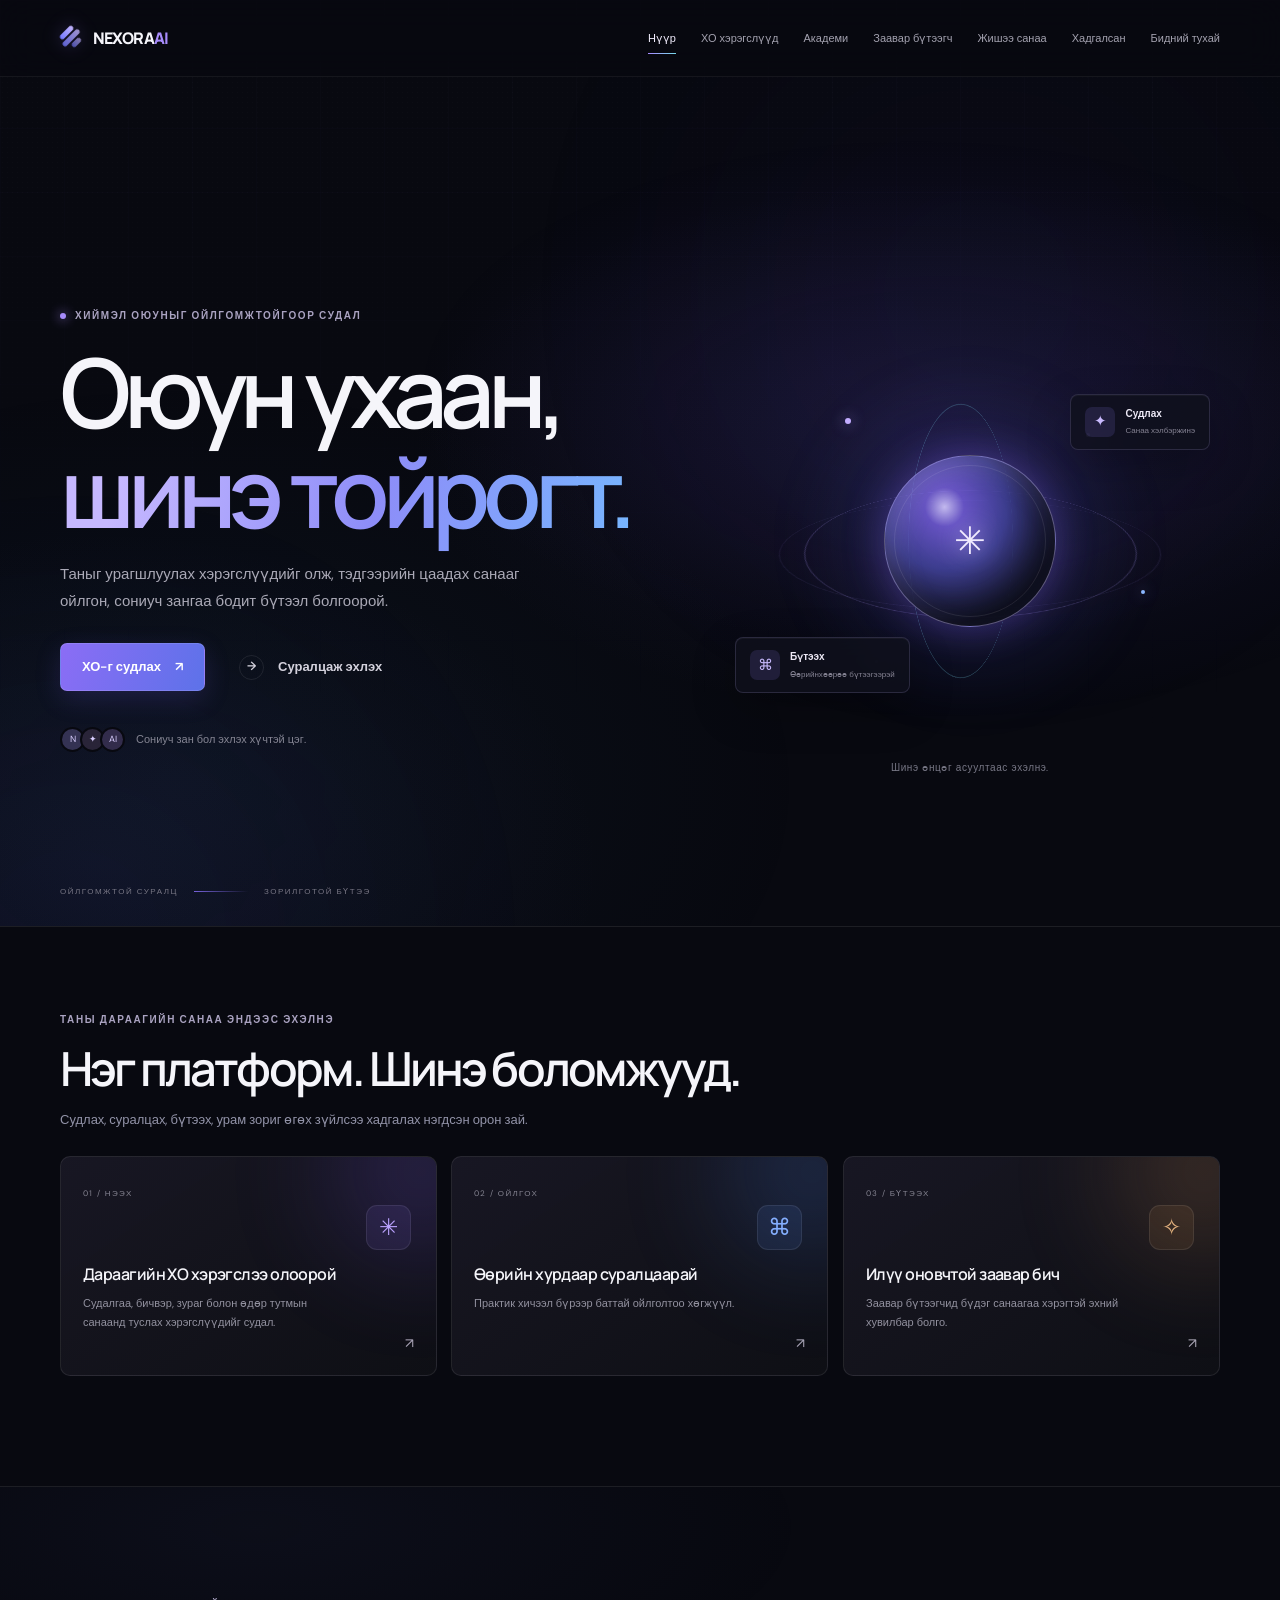
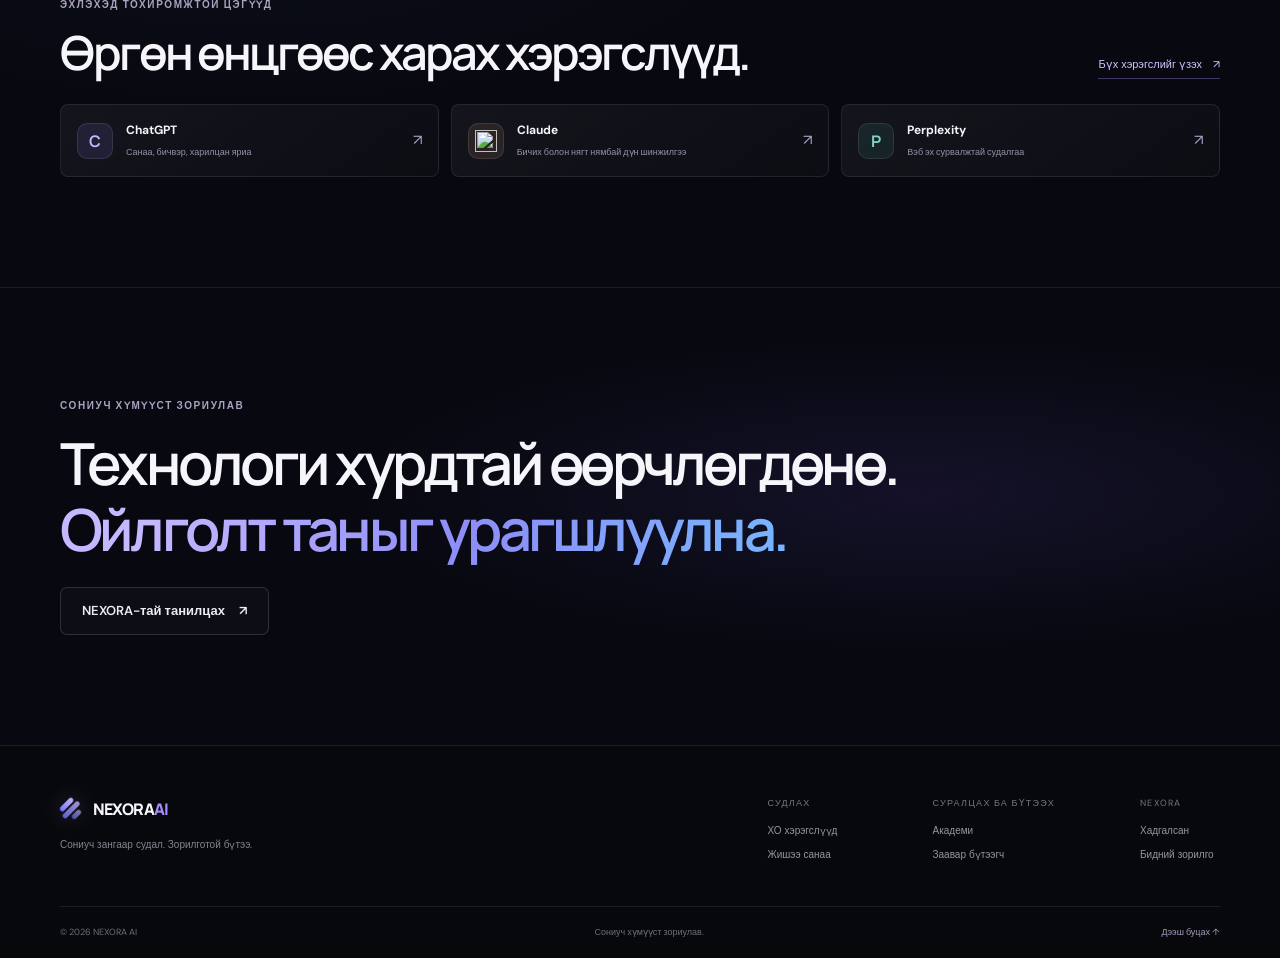
==== commit 02db28db: "fix claude logo" ====
--- a/New folder/index.html
+++ b/New folder/index.html
@@ -62,7 +62,7 @@
           <div class="section-heading reveal"><div><p class="eyebrow">Эхлэхэд тохиромжтой цэгүүд</p><h2>Өргөн өнцгөөс харах хэрэгслүүд.</h2></div><a class="text-link" href="explore.html">Бүх хэрэгслийг үзэх <span aria-hidden="true">↗</span></a></div>
           <div class="home-tool-grid">
             <a class="home-tool-card reveal" href="explore.html"><span class="tool-logo tone-violet">C</span><span><b>ChatGPT</b><small>Санаа, бичвэр, харилцан яриа</small></span><span class="card-arrow">↗</span></a>
-            <a class="home-tool-card reveal" href="explore.html"><span class="tool-logo tone-coral">✳</span><span><b>Claude</b><small>Бичих болон нягт нямбай дүн шинжилгээ</small></span><span class="card-arrow">↗</span></a>
+            <a class="home-tool-card reveal" href="explore.html"><span class="tool-logo tone-coral"><img class="tool-logo-image" src="https://cdn.simpleicons.org/claude" alt=""></span><span><b>Claude</b><small>Бичих болон нягт нямбай дүн шинжилгээ</small></span><span class="card-arrow">↗</span></a>
             <a class="home-tool-card reveal" href="explore.html"><span class="tool-logo tone-teal">P</span><span><b>Perplexity</b><small>Вэб эх сурвалжтай судалгаа</small></span><span class="card-arrow">↗</span></a>
           </div>
         </div>
--- a/New folder/css/style.css
+++ b/New folder/css/style.css
@@ -16,7 +16,7 @@
 
 * { box-sizing: border-box; }
 html { scroll-behavior: smooth; scroll-padding-top: 86px; }
-body { margin: 0; background: var(--bg); color: var(--text); font-family: var(--font-body); font-size: 15px; line-height: 1.65; -webkit-font-smoothing: antialiased; }
+body { margin: 0; background: var(--bg); color: var(--text); font-family: var(--font-body); font-size: 15px; line-height: 1.65; font-variant-emoji: text; -webkit-font-smoothing: antialiased; }
 body::before { position: fixed; inset: 0; z-index: -1; background-image: radial-gradient(rgba(255,255,255,.028) .65px, transparent .65px); background-size: 5px 5px; content: ""; pointer-events: none; }
 a { color: inherit; text-decoration: none; }
 button, input, textarea { font: inherit; }
@@ -185,6 +185,7 @@
 .tool-card:hover { transform: translateY(-4px); border-color: rgba(154,137,231,.27); box-shadow: 0 14px 35px rgba(0,0,0,.18); }
 .tool-card-top, .prompt-card-top { display: flex; align-items: center; justify-content: space-between; }
 .tool-logo { display: grid; width: 36px; height: 36px; place-items: center; border: 1px solid rgba(255,255,255,.1); border-radius: 10px; font-family: var(--font-display); font-size: 16px; font-weight: 700; }
+.tool-logo-image { width: 22px; height: 22px; object-fit: contain; }
 .tone-violet { color: #c7b5ff; background: rgba(150,122,255,.12); }.tone-coral { color: #e9b69e; background: rgba(221,153,124,.12); }.tone-blue { color: #a2b9ff; background: rgba(111,134,255,.12); }.tone-cyan { color: #86d6de; background: rgba(86,193,201,.1); }.tone-teal { color: #83d2ca; background: rgba(72,183,165,.1); }.tone-slate { color: #d2d3e2; background: rgba(159,164,196,.1); }.tone-amber { color: #e6bd84; background: rgba(207,155,82,.1); }
 .tool-category, .prompt-category { padding: 4px 8px; border: 1px solid rgba(255,255,255,.07); border-radius: 4px; color: #92919e; font-size: 8px; }
 .tool-card h3 { margin: 17px 0 6px; font-size: 14px; font-weight: 600; letter-spacing: -.03em; }
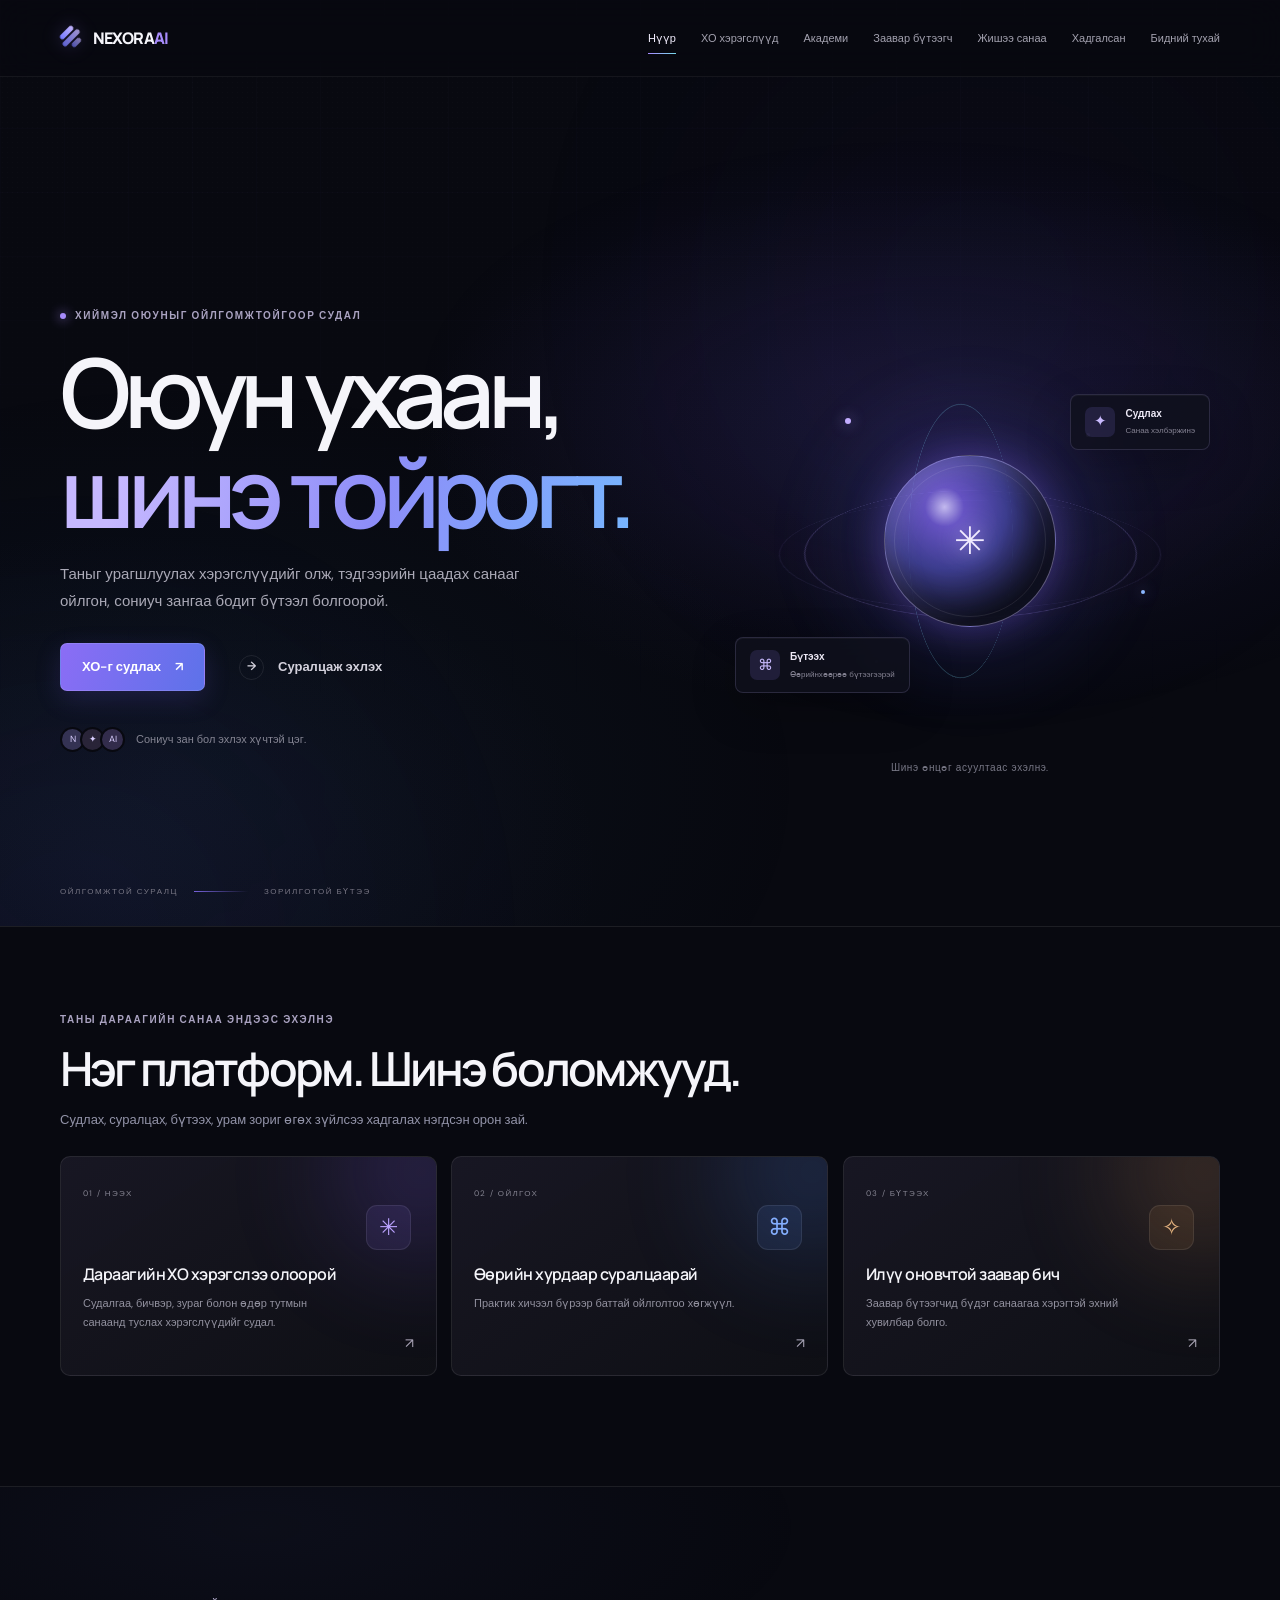
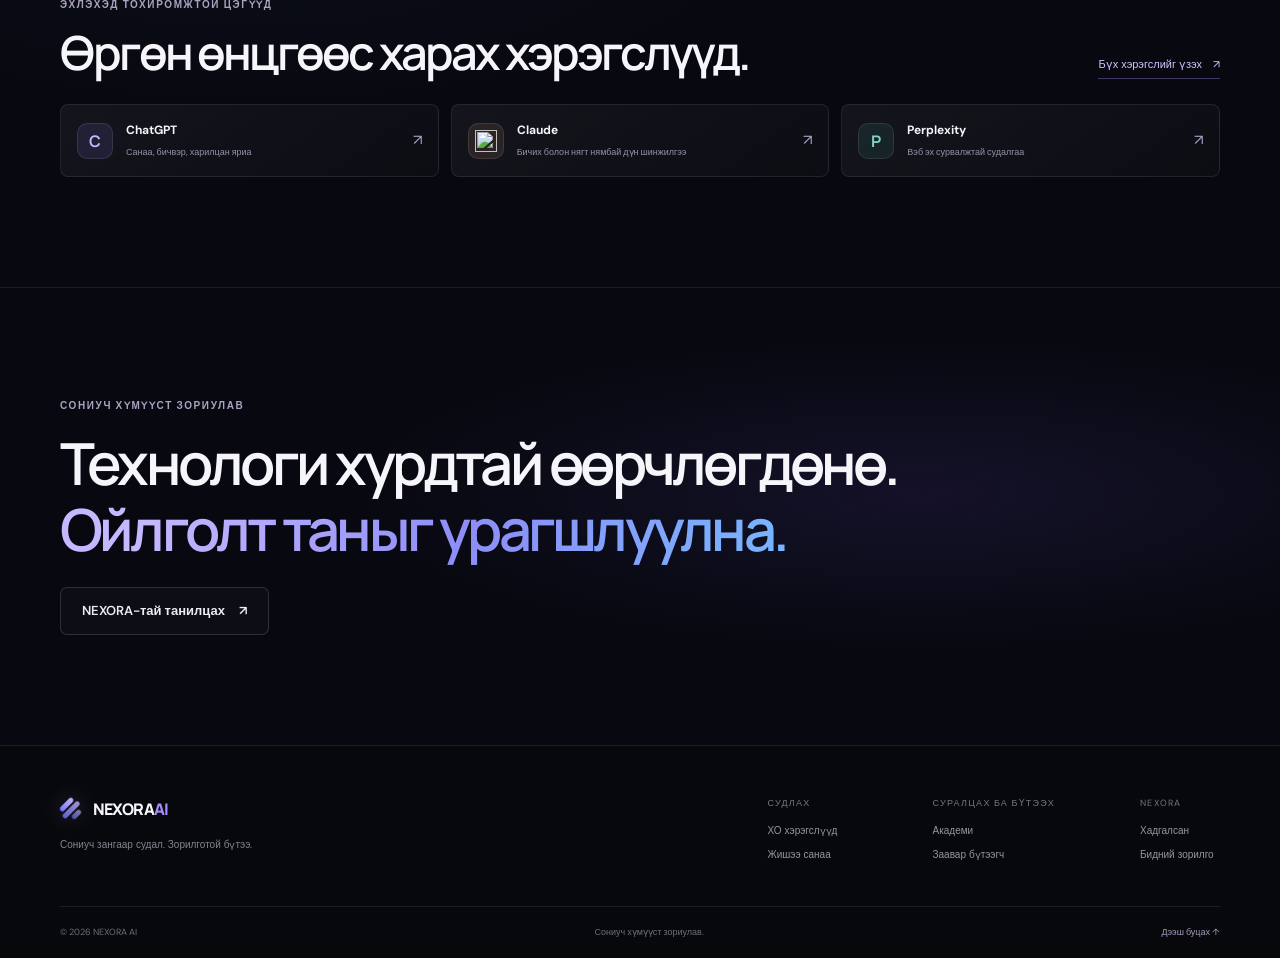
==== commit f94d9a92: "fixed logooos" ====
--- a/New folder/index.html
+++ b/New folder/index.html
@@ -32,13 +32,13 @@
               <a class="button button-primary magnetic" href="explore.html">ХО-г судлах <span aria-hidden="true">↗</span></a>
               <a class="button button-quiet" href="academy.html"><span class="play-icon" aria-hidden="true">→</span> Суралцаж эхлэх</a>
             </div>
-            <div class="hero-proof"><div class="avatar-stack" aria-hidden="true"><span>N</span><span>✦</span><span>AI</span></div><p>Сониуч зан бол эхлэх хүчтэй цэг.</p></div>
+            <div class="hero-proof"><div class="avatar-stack" aria-hidden="true"><span>N</span><span>✦&#xFE0E;</span><span>AI</span></div><p>Сониуч зан бол эхлэх хүчтэй цэг.</p></div>
           </div>
           <div class="hero-art hero-orb reveal" aria-label="Тойрог цагирагуудаар хүрээлэгдсэн, гэрэлтэх хиймэл оюуны цөм">
             <div class="orb-halo"></div><div class="orb-ring orb-ring-a"></div><div class="orb-ring orb-ring-b"></div><div class="orb-ring orb-ring-c"></div>
-            <div class="orb-core"><span>✳</span></div>
+            <div class="orb-core"><span>✳&#xFE0E;</span></div>
             <span class="orb-particle particle-a"></span><span class="orb-particle particle-b"></span><span class="orb-particle particle-c"></span><span class="orb-particle particle-d"></span>
-            <div class="orb-card orb-card-top"><span class="orb-card-icon">✦</span><span><b>Судлах</b><small>Санаа хэлбэржинэ</small></span></div>
+            <div class="orb-card orb-card-top"><span class="orb-card-icon">✦&#xFE0E;</span><span><b>Судлах</b><small>Санаа хэлбэржинэ</small></span></div>
             <div class="orb-card orb-card-bottom"><span class="orb-card-icon">⌘</span><span><b>Бүтээх</b><small>Өөрийнхөөрөө бүтээгээрэй</small></span></div>
             <span class="art-caption">Шинэ өнцөг асуултаас эхэлнэ.</span>
           </div>
@@ -50,9 +50,9 @@
         <div class="container">
           <div class="section-heading reveal"><div><p class="eyebrow">Таны дараагийн санаа эндээс эхэлнэ</p><h2>Нэг платформ. Шинэ боломжууд.</h2><p class="section-intro">Судлах, суралцах, бүтээх, урам зориг өгөх зүйлсээ хадгалах нэгдсэн орон зай.</p></div></div>
           <div class="featured-grid">
-            <a class="featured-card featured-purple reveal" href="explore.html"><span class="feature-index">01 / НЭЭХ</span><span class="feature-symbol symbol-purple" aria-hidden="true">✳</span><h3>Дараагийн ХО хэрэгслээ олоорой</h3><p>Судалгаа, бичвэр, зураг болон өдөр тутмын санаанд туслах хэрэгслүүдийг судал.</p><span class="card-arrow" aria-hidden="true">↗</span></a>
+            <a class="featured-card featured-purple reveal" href="explore.html"><span class="feature-index">01 / НЭЭХ</span><span class="feature-symbol symbol-purple" aria-hidden="true">✳&#xFE0E;</span><h3>Дараагийн ХО хэрэгслээ олоорой</h3><p>Судалгаа, бичвэр, зураг болон өдөр тутмын санаанд туслах хэрэгслүүдийг судал.</p><span class="card-arrow" aria-hidden="true">↗</span></a>
             <a class="featured-card featured-blue reveal" href="academy.html"><span class="feature-index">02 / ОЙЛГОХ</span><span class="feature-symbol symbol-blue" aria-hidden="true">⌘</span><h3>Өөрийн хурдаар суралцаарай</h3><p>Практик хичээл бүрээр баттай ойлголтоо хөгжүүл.</p><span class="card-arrow" aria-hidden="true">↗</span></a>
-            <a class="featured-card featured-amber reveal" href="prompt-studio.html"><span class="feature-index">03 / БҮТЭЭХ</span><span class="feature-symbol symbol-amber" aria-hidden="true">✧</span><h3>Илүү оновчтой заавар бич</h3><p>Заавар бүтээгчид бүдэг санаагаа хэрэгтэй эхний хувилбар болго.</p><span class="card-arrow" aria-hidden="true">↗</span></a>
+            <a class="featured-card featured-amber reveal" href="prompt-studio.html"><span class="feature-index">03 / БҮТЭЭХ</span><span class="feature-symbol symbol-amber" aria-hidden="true">✧&#xFE0E;</span><h3>Илүү оновчтой заавар бич</h3><p>Заавар бүтээгчид бүдэг санаагаа хэрэгтэй эхний хувилбар болго.</p><span class="card-arrow" aria-hidden="true">↗</span></a>
           </div>
         </div>
       </section>
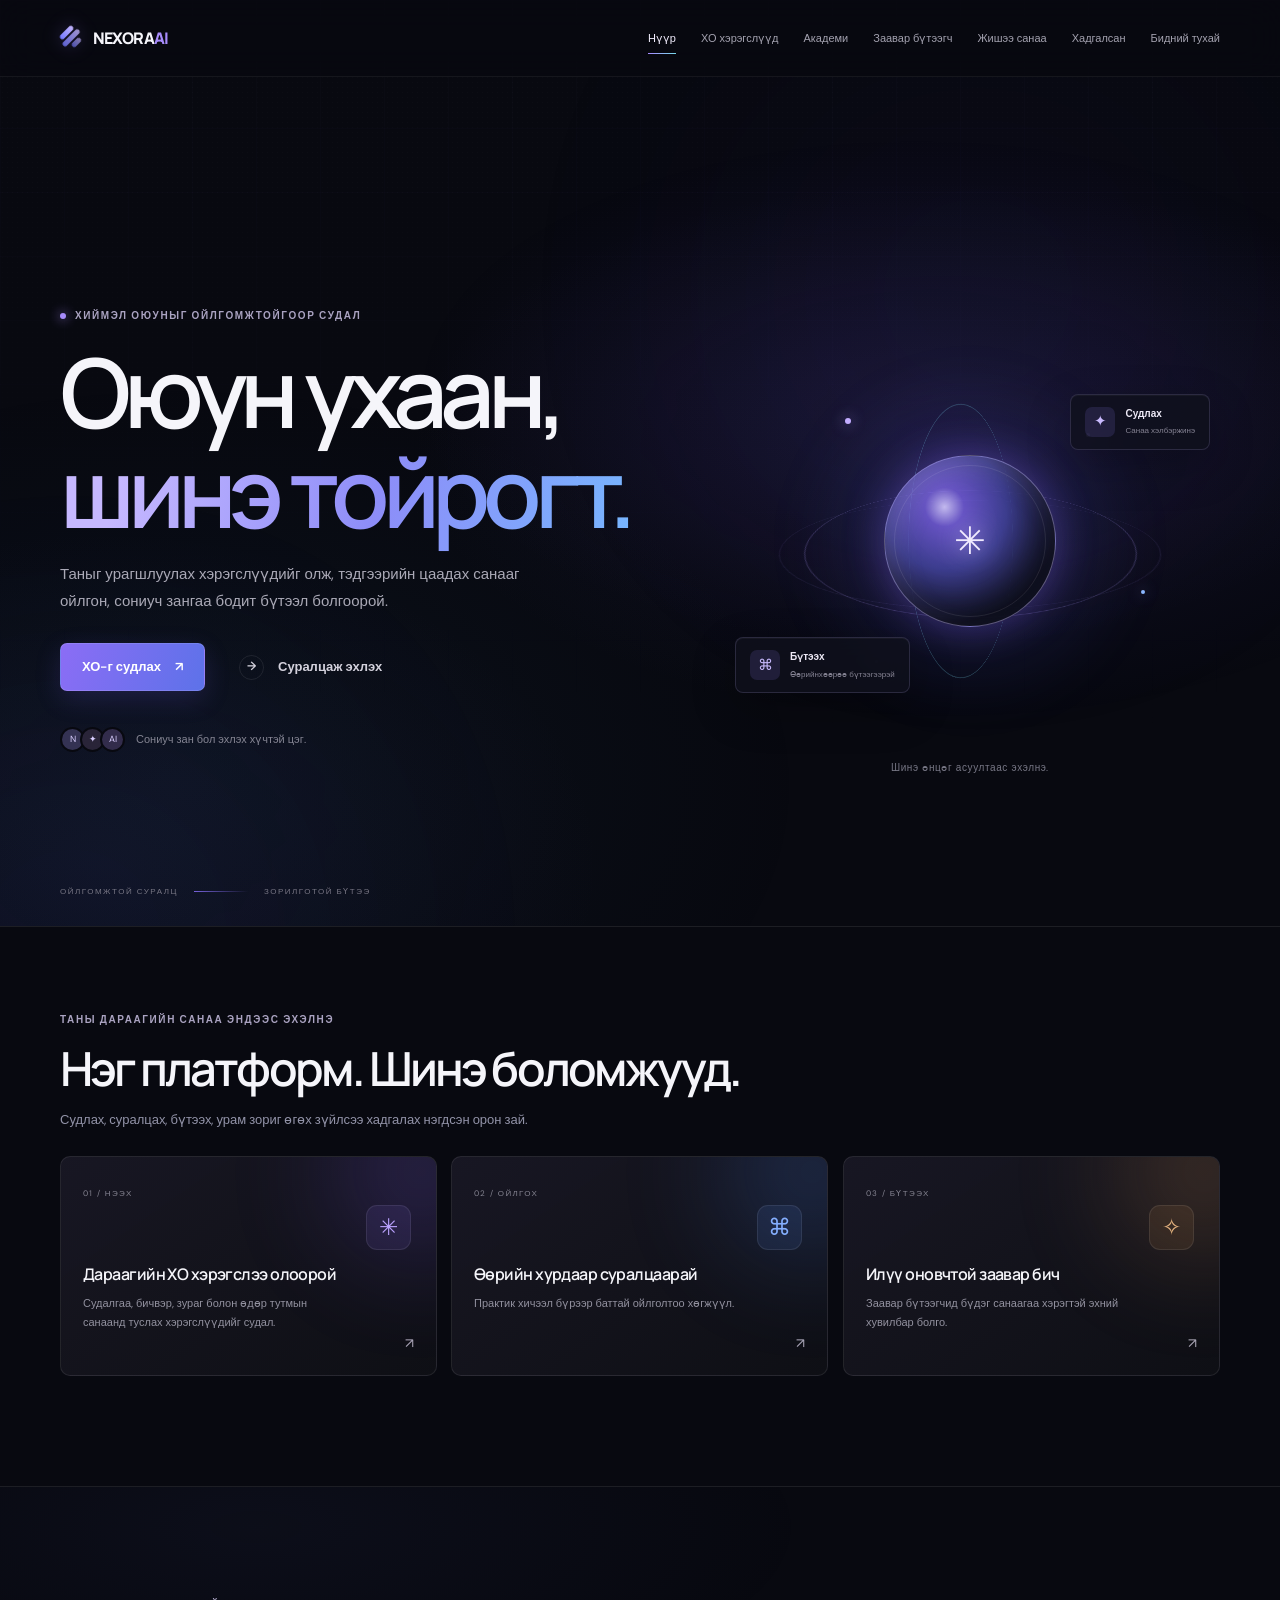
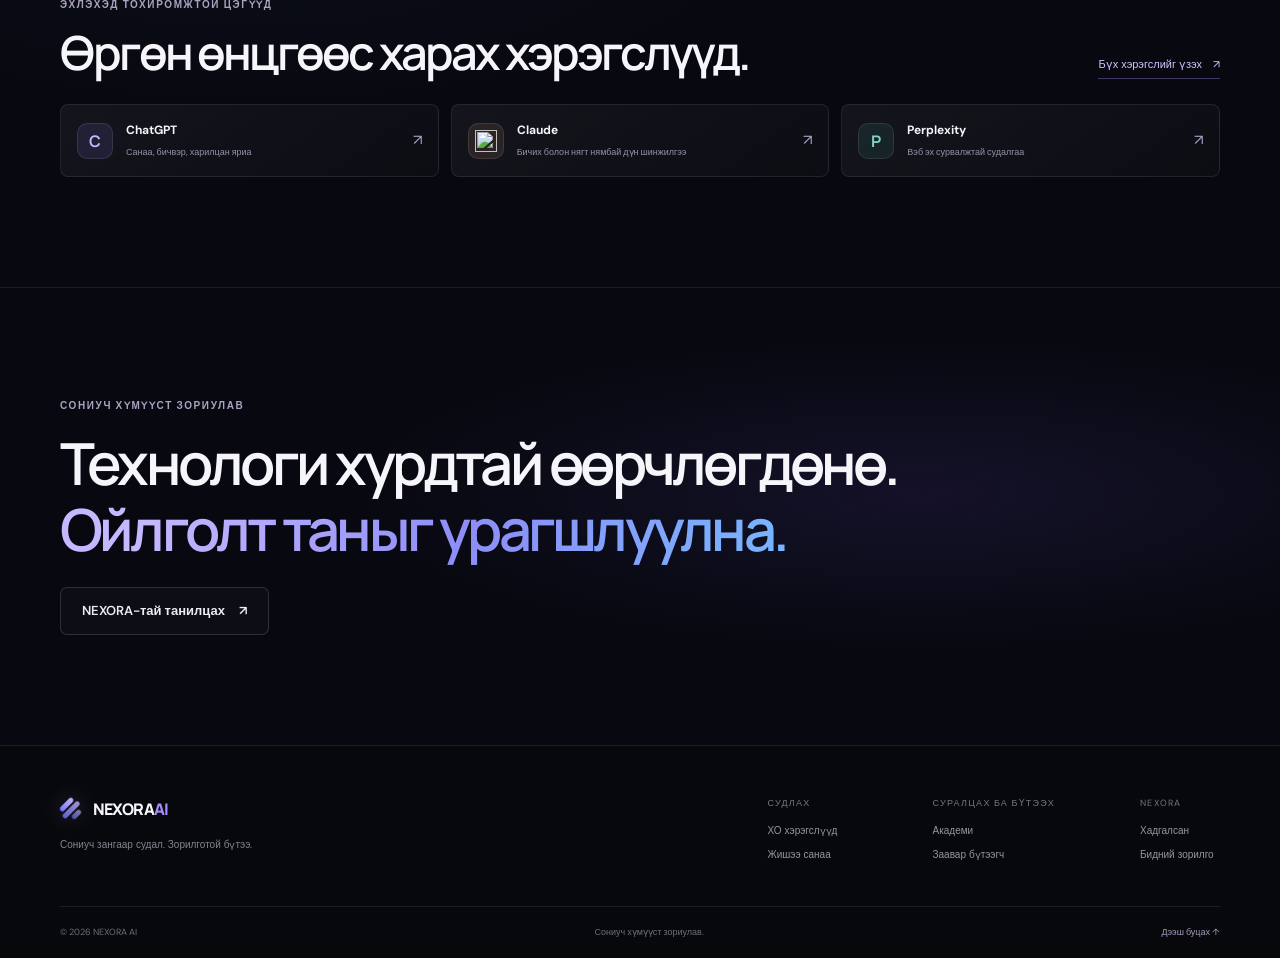
==== commit d2a5d7b9: "fix icons" ====
--- a/New folder/index.html
+++ b/New folder/index.html
@@ -29,8 +29,8 @@
             <h1>Оюун ухаан,<br><span class="gradient-text">шинэ тойрогт.</span></h1>
             <p class="hero-lede">Таныг урагшлуулах хэрэгслүүдийг олж, тэдгээрийн цаадах санааг ойлгон, сониуч зангаа бодит бүтээл болгоорой.</p>
             <div class="hero-actions">
-              <a class="button button-primary magnetic" href="explore.html">ХО-г судлах <span aria-hidden="true">↗</span></a>
-              <a class="button button-quiet" href="academy.html"><span class="play-icon" aria-hidden="true">→</span> Суралцаж эхлэх</a>
+              <a class="button button-primary magnetic" href="explore.html">ХО-г судлах <span aria-hidden="true">↗&#xFE0E;</span></a>
+              <a class="button button-quiet" href="academy.html"><span class="play-icon" aria-hidden="true">→&#xFE0E;</span> Суралцаж эхлэх</a>
             </div>
             <div class="hero-proof"><div class="avatar-stack" aria-hidden="true"><span>N</span><span>✦&#xFE0E;</span><span>AI</span></div><p>Сониуч зан бол эхлэх хүчтэй цэг.</p></div>
           </div>
@@ -39,7 +39,7 @@
             <div class="orb-core"><span>✳&#xFE0E;</span></div>
             <span class="orb-particle particle-a"></span><span class="orb-particle particle-b"></span><span class="orb-particle particle-c"></span><span class="orb-particle particle-d"></span>
             <div class="orb-card orb-card-top"><span class="orb-card-icon">✦&#xFE0E;</span><span><b>Судлах</b><small>Санаа хэлбэржинэ</small></span></div>
-            <div class="orb-card orb-card-bottom"><span class="orb-card-icon">⌘</span><span><b>Бүтээх</b><small>Өөрийнхөөрөө бүтээгээрэй</small></span></div>
+            <div class="orb-card orb-card-bottom"><span class="orb-card-icon">⌘&#xFE0E;</span><span><b>Бүтээх</b><small>Өөрийнхөөрөө бүтээгээрэй</small></span></div>
             <span class="art-caption">Шинэ өнцөг асуултаас эхэлнэ.</span>
           </div>
         </div>
@@ -50,25 +50,25 @@
         <div class="container">
           <div class="section-heading reveal"><div><p class="eyebrow">Таны дараагийн санаа эндээс эхэлнэ</p><h2>Нэг платформ. Шинэ боломжууд.</h2><p class="section-intro">Судлах, суралцах, бүтээх, урам зориг өгөх зүйлсээ хадгалах нэгдсэн орон зай.</p></div></div>
           <div class="featured-grid">
-            <a class="featured-card featured-purple reveal" href="explore.html"><span class="feature-index">01 / НЭЭХ</span><span class="feature-symbol symbol-purple" aria-hidden="true">✳&#xFE0E;</span><h3>Дараагийн ХО хэрэгслээ олоорой</h3><p>Судалгаа, бичвэр, зураг болон өдөр тутмын санаанд туслах хэрэгслүүдийг судал.</p><span class="card-arrow" aria-hidden="true">↗</span></a>
-            <a class="featured-card featured-blue reveal" href="academy.html"><span class="feature-index">02 / ОЙЛГОХ</span><span class="feature-symbol symbol-blue" aria-hidden="true">⌘</span><h3>Өөрийн хурдаар суралцаарай</h3><p>Практик хичээл бүрээр баттай ойлголтоо хөгжүүл.</p><span class="card-arrow" aria-hidden="true">↗</span></a>
-            <a class="featured-card featured-amber reveal" href="prompt-studio.html"><span class="feature-index">03 / БҮТЭЭХ</span><span class="feature-symbol symbol-amber" aria-hidden="true">✧&#xFE0E;</span><h3>Илүү оновчтой заавар бич</h3><p>Заавар бүтээгчид бүдэг санаагаа хэрэгтэй эхний хувилбар болго.</p><span class="card-arrow" aria-hidden="true">↗</span></a>
+            <a class="featured-card featured-purple reveal" href="explore.html"><span class="feature-index">01 / НЭЭХ</span><span class="feature-symbol symbol-purple" aria-hidden="true">✳&#xFE0E;</span><h3>Дараагийн ХО хэрэгслээ олоорой</h3><p>Судалгаа, бичвэр, зураг болон өдөр тутмын санаанд туслах хэрэгслүүдийг судал.</p><span class="card-arrow" aria-hidden="true">↗&#xFE0E;</span></a>
+            <a class="featured-card featured-blue reveal" href="academy.html"><span class="feature-index">02 / ОЙЛГОХ</span><span class="feature-symbol symbol-blue" aria-hidden="true">⌘&#xFE0E;</span><h3>Өөрийн хурдаар суралцаарай</h3><p>Практик хичээл бүрээр баттай ойлголтоо хөгжүүл.</p><span class="card-arrow" aria-hidden="true">↗&#xFE0E;</span></a>
+            <a class="featured-card featured-amber reveal" href="prompt-studio.html"><span class="feature-index">03 / БҮТЭЭХ</span><span class="feature-symbol symbol-amber" aria-hidden="true">✧&#xFE0E;</span><h3>Илүү оновчтой заавар бич</h3><p>Заавар бүтээгчид бүдэг санаагаа хэрэгтэй эхний хувилбар болго.</p><span class="card-arrow" aria-hidden="true">↗&#xFE0E;</span></a>
           </div>
         </div>
       </section>
 
       <section class="section home-tools">
         <div class="container">
-          <div class="section-heading reveal"><div><p class="eyebrow">Эхлэхэд тохиромжтой цэгүүд</p><h2>Өргөн өнцгөөс харах хэрэгслүүд.</h2></div><a class="text-link" href="explore.html">Бүх хэрэгслийг үзэх <span aria-hidden="true">↗</span></a></div>
+          <div class="section-heading reveal"><div><p class="eyebrow">Эхлэхэд тохиромжтой цэгүүд</p><h2>Өргөн өнцгөөс харах хэрэгслүүд.</h2></div><a class="text-link" href="explore.html">Бүх хэрэгслийг үзэх <span aria-hidden="true">↗&#xFE0E;</span></a></div>
           <div class="home-tool-grid">
-            <a class="home-tool-card reveal" href="explore.html"><span class="tool-logo tone-violet">C</span><span><b>ChatGPT</b><small>Санаа, бичвэр, харилцан яриа</small></span><span class="card-arrow">↗</span></a>
-            <a class="home-tool-card reveal" href="explore.html"><span class="tool-logo tone-coral"><img class="tool-logo-image" src="https://cdn.simpleicons.org/claude" alt=""></span><span><b>Claude</b><small>Бичих болон нягт нямбай дүн шинжилгээ</small></span><span class="card-arrow">↗</span></a>
-            <a class="home-tool-card reveal" href="explore.html"><span class="tool-logo tone-teal">P</span><span><b>Perplexity</b><small>Вэб эх сурвалжтай судалгаа</small></span><span class="card-arrow">↗</span></a>
+            <a class="home-tool-card reveal" href="explore.html"><span class="tool-logo tone-violet">C</span><span><b>ChatGPT</b><small>Санаа, бичвэр, харилцан яриа</small></span><span class="card-arrow">↗&#xFE0E;</span></a>
+            <a class="home-tool-card reveal" href="explore.html"><span class="tool-logo tone-coral"><img class="tool-logo-image" src="https://cdn.simpleicons.org/claude" alt=""></span><span><b>Claude</b><small>Бичих болон нягт нямбай дүн шинжилгээ</small></span><span class="card-arrow">↗&#xFE0E;</span></a>
+            <a class="home-tool-card reveal" href="explore.html"><span class="tool-logo tone-teal">P</span><span><b>Perplexity</b><small>Вэб эх сурвалжтай судалгаа</small></span><span class="card-arrow">↗&#xFE0E;</span></a>
           </div>
         </div>
       </section>
       <section class="section home-manifesto">
-        <div class="container manifesto-layout reveal"><p class="eyebrow">Сониуч хүмүүст зориулав</p><h2>Технологи хурдтай өөрчлөгдөнө.<br><span class="gradient-text">Ойлголт таныг урагшлуулна.</span></h2><a class="button button-outline" href="about.html">NEXORA-тай танилцах <span aria-hidden="true">↗</span></a></div>
+        <div class="container manifesto-layout reveal"><p class="eyebrow">Сониуч хүмүүст зориулав</p><h2>Технологи хурдтай өөрчлөгдөнө.<br><span class="gradient-text">Ойлголт таныг урагшлуулна.</span></h2><a class="button button-outline" href="about.html">NEXORA-тай танилцах <span aria-hidden="true">↗&#xFE0E;</span></a></div>
       </section>
     </main>
     <div id="site-footer"></div>
